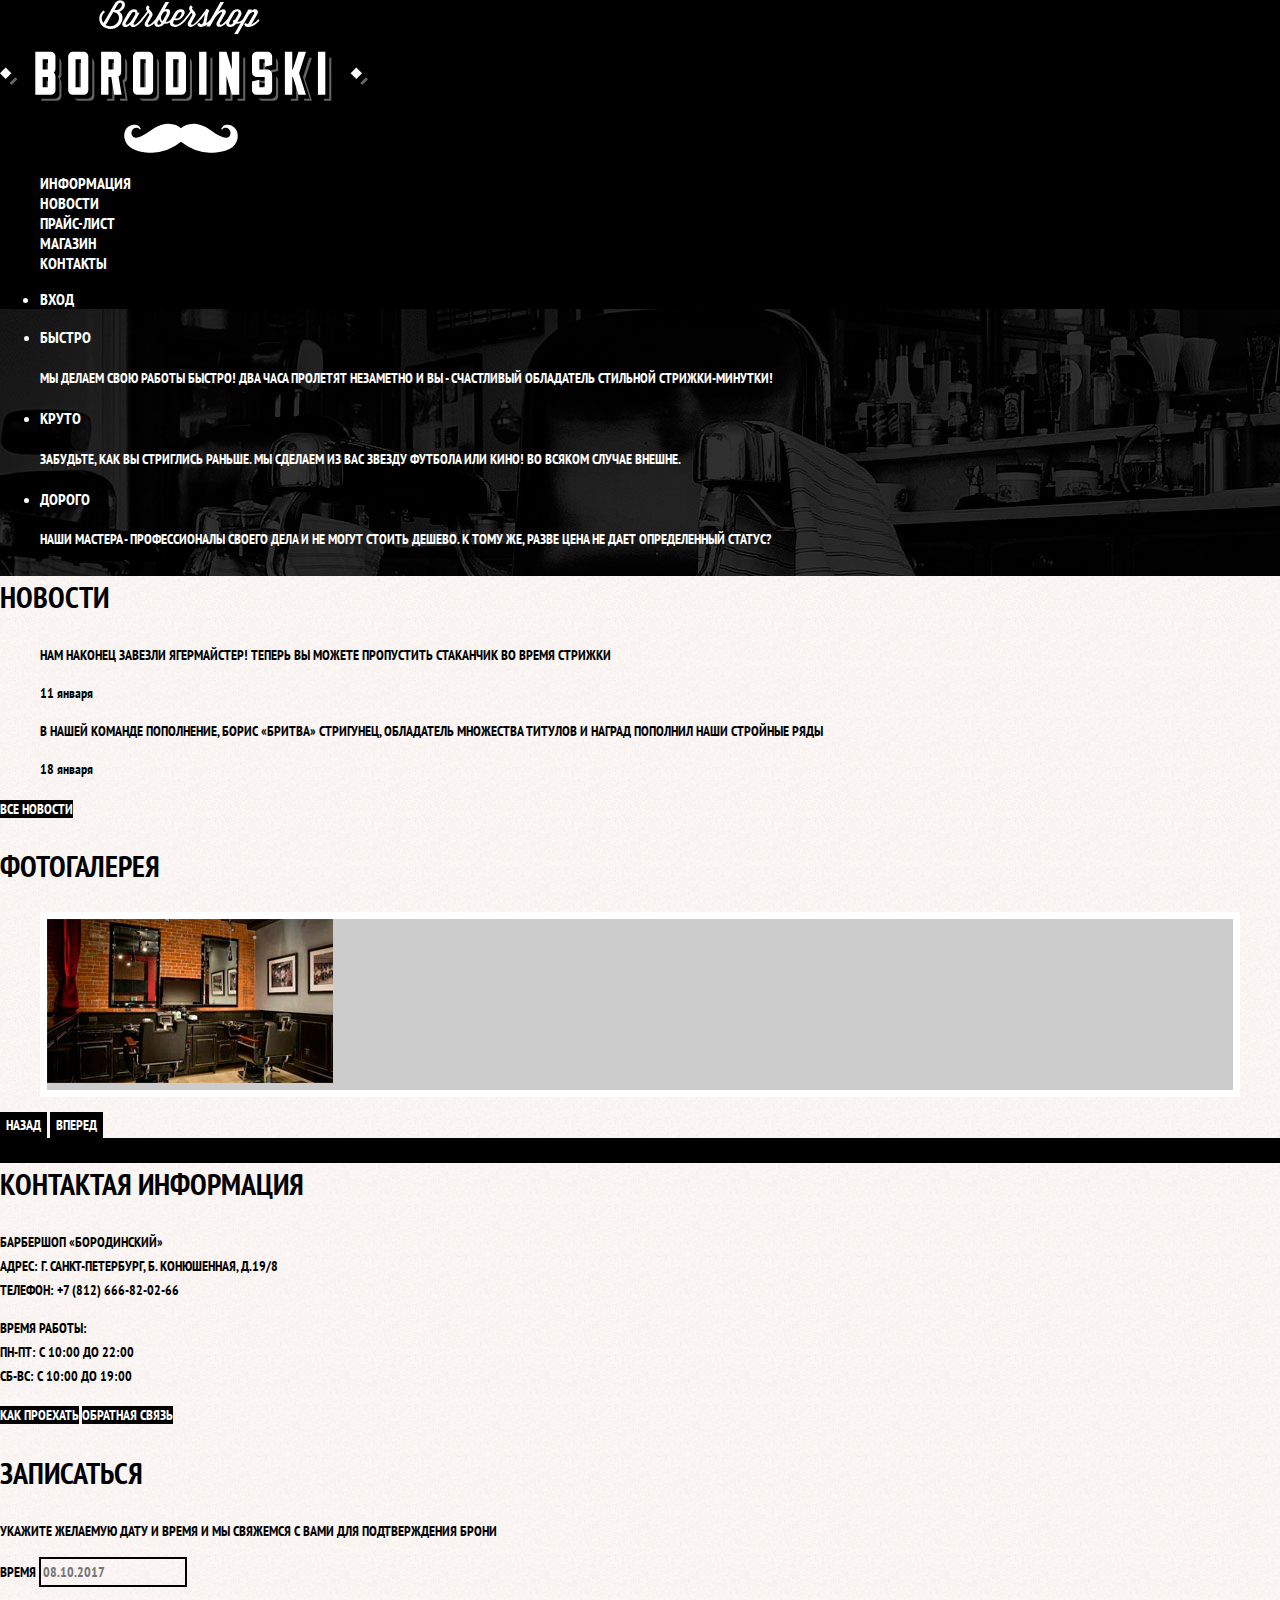
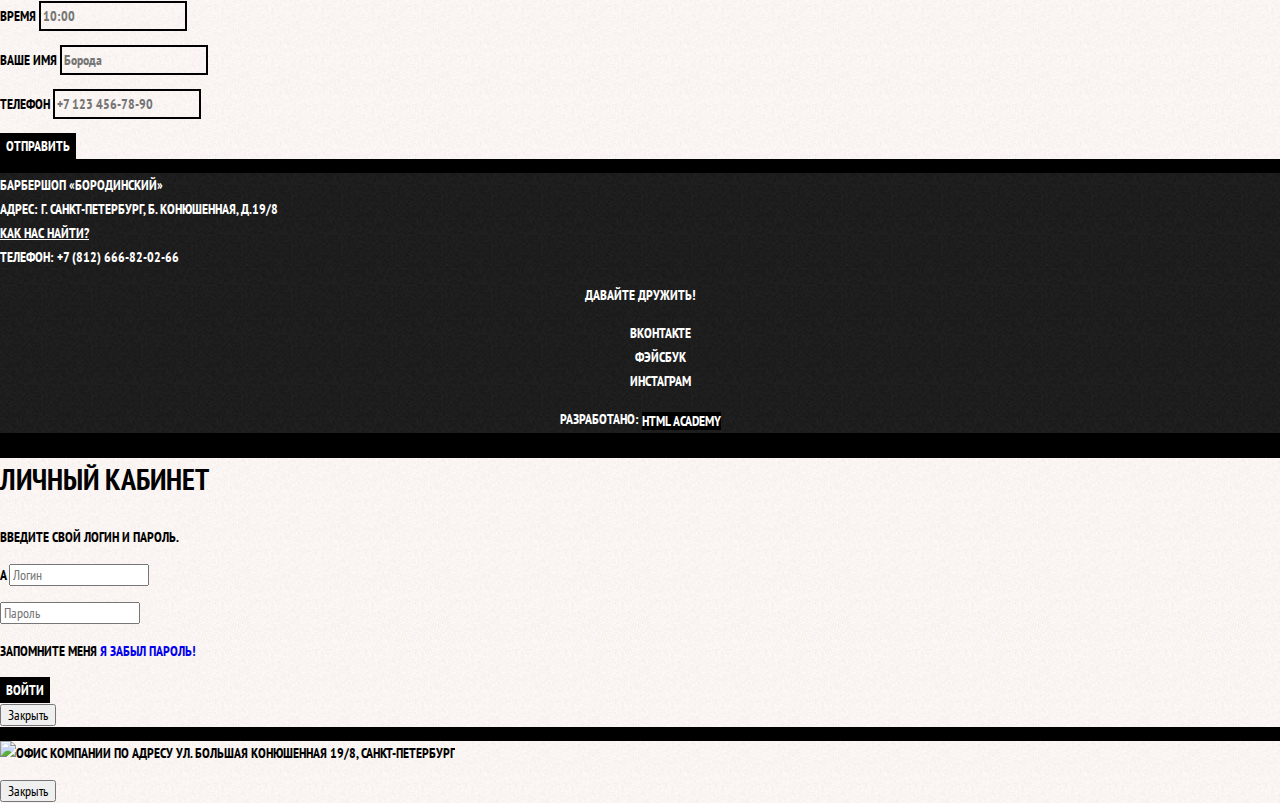
==== index.html @ 98a2dbbe "css +начал" ====
<!DOCTYPE html>
<html lang="ru">
	<head>
		<meta charset="utf-8">
		<title>Барбершоп «Бородинский»</title>
		<!-- Подключаем шрифт -->
		<link href="https://fonts.googleapis.com/css?family=PT+Sans+Narrow:400,700&display=swap" rel="stylesheet">
		<!-- Подключаем "нормалайз" -->
		<link rel="stylesheet" type="text/css" href="css/normalize.css">
		<!-- Подключаем "стили" -->
		<link rel="stylesheet" type="text/css" href="css/style.css">	
	</head>

	<body>
		<header class="main-header">
			<nav class="main-navigation">
				<a class="main-header-logo">
				<img src="img/index-logo.svg" width="368" height="153" alt="Логотип барбершопа «Бородинский»">
				</a>
				<ul class="site-navigation">
					<li><a href="info.html">Информация</a></li>
					<li><a href="news.html">Новости</a></li>
					<li><a href="price.html">Прайс-лист</a></li>
					<li><a href="catalog.html">Магазин</a></li>
					<li><a href="contacts.html">Контакты</a></li>
				</ul>
				<ul class="user-navigarion">
					<li class="login-link" href="login.html">Вход</li>
				</ul>
			</nav>
		</header>

			<main class="conteriner">
				<h1 class="visually-hidden">Барбершоп «Бородинский»</h1>

				<section class="features">
					<h2 class="visually-hidden">Преимущества</h2>
					<ul class="feature-list">
						<li class="feature-item">
							<h3>Быстро</h3>
							<p>Мы делаем свою работы быстро! Два часа пролетят незаметно и вы - счастливый обладатель стильной стрижки-минутки!</p>
						</li>
						<li class="feature-item">
							<h3>Круто</h3>
							<p>Забудьте, как вы стриглись раньше. Мы сделаем из вас звезду футбола или кино! Во всяком случае внешне.</p>
						</li>
						<li class="feature-item">
							<h3>Дорого</h3>
							<p>Наши мастера - профессионалы своего дела и не могут стоить дешево. К тому же, разве цена не дает определенный статус?</p>
						</li>
					</ul>
				</section>
				
				<div class="index-columns">
					<section class="news">
						<h2>Новости</h2>
						<ul class="news-list">
							<li class="news-item">
								<p>Нам наконец завезли Ягермайстер! Теперь вы можете пропустить стаканчик во время стрижки</p>
								<time datetime="2016-01-11">11 января</time>
							</li>
							<li class="news-item">
								<p>В нашей команде пополнение, Борис «Бритва» Стригунец, обладатель множества титулов и наград пополнил наши стройные ряды</p>
								<time datetime="2016-01-18">18 января</time>
						 	</li>
						</ul>
						<a class="button" href="news.html">Все новости</a>
					</section>

					<section class="gallery">
						<h2>Фотогалерея</h2>
						<figure class="gallery-content">
							<a href="#"><img src="img/studio.jpg" width="286" height="164" alt="Интерьер"></a>
						</figure>
						<button class="button gallery-button gallery-button-back">Назад</button>
						<button class="button gallery-button gallery-button-next">Вперед</button>
					</section>
				</div>

				<div class="index-columns">
					<section class="contacts">
						<h2>Контактая информация</h2>
						<p>
							Барбершоп «Бородинский»<br>
							Адрес: г. Санкт-Петербург, Б. Конюшенная, д.19/8<br>
							Телефон: +7 (812) 666-82-02-66
						</p>
						<p>
							Время работы:<br>
							пн-пт: с 10:00 до 22:00<br>
							сб-вс: с 10:00 до 19:00
						</p>
						<a class="button" href="map.html">Как проехать</a>
						<a class="button" href="contacts.html">Обратная связь</a>
					</section>
				
					<section class="appointment">
						<h2>Записаться</h2>
						<p class="appointment-info">Укажите желаемую дату и время и мы свяжемся с вами для подтверждения брони</p>
						<form class="appointment-form" action="https://echo.htmlacademy.ru" method="post">
							<p class="appointment-item">
								<label for="appointment-data">Время</label>
								<input id="appointment-data" type="text" name="date" value="" placeholder="08.10.2017">
							</p>
							<p class="appointment-item">
								<label for="appointment-time">Время</label>
								<input id="appointment-time" type="text" name="time" value="" placeholder="10:00">
							</p>
							<p class="appointment-item">
								<label for="appointment-name">Ваше имя</label>
								<input id="appointment-name" type="text" name="name" value="" placeholder="Борода">
							</p>
							<p class="appointment-item">
								<label for="appointment-phone">Телефон</label>
								<input id="appointment-phone" type="tel" name="phone" value="" placeholder="+7 123 456-78-90">
							</p>
							<button class="button" type="submit">Отправить</button>
						</form>
					</section>
				</div>	
			</main>
		<footer class="main-footer">
			<p class="footer-contacts">
				Барбершоп «Бородинский»<br>
				Адрес: г. Санкт-Петербург, Б. Конюшенная, д.19/8<br>
				<a href="map.html">Как нас найти?</a><br>
				Телефон: +7 (812) 666-82-02-66
			</p>
			<div class="footer-social">
				<b>Давайте дружить!</b>
				<ul>
					<li><a href="#" class="social-button">Вконтакте</a></li>
					<li><a href="#" class="social-button">Фэйсбук</a></li>
					<li><a href="#" class="social-button">Инстаграм</a></li> 
				</ul>	
			</div>

			<div class="footer-copyright">
				<b>Разработано:</b>
				<a href="#" class="button">HTML Academy</a>
			</div>
		</footer>

		<section class="modal modal-login">
			<h2>Личный кабинет</h2>
			<p>Введите свой логин и пароль.</p>
			<form class="login-form" action="https://echo.htmlacademy.ru" method="post">
				<p>a
					<label class="visually-hidden" for="user-login">Логин</label>
					<input class="login-icon-user" id="user-login" type="text" name="login" placeholder="Логин">
				</p>
				<p>
					<label class="visually-hidden" for="user-password">Пароль</label>
					<input class="login-icon-password" id="user-password" type="password" name="password" placeholder="Пароль">
				</p>
				<p class="login-password-info">
					<input class="visually-hidden" id="login-password-info" type="checkbox" name="remember" class="visually-hidden">
					<span class="checkbox-indicator"></span>
					<label for="login-password-info">Запомните меня</label>
					<a class="restore" href="#">Я забыл пароль!</a>
				</p>
				<button class="button" type="sumbit">Войти</button>
			</form>
			<button class="modal-close" type="button">Закрыть</button>
		</section>

		<section class="modal modal-map">
			<h2 class="visually-hidden">Как добраться</h2>
			<p>
				<img src="img/map.jpg" width="780" height="560" alt="Офис компании по адресу ул. Большая Конюшенная 19/8, Санкт-Петербург">
			</p>
			<button class="modal-close" type="button">Закрыть</button>
		</section>
	</body>
</html>
---- css/style.css ----
/* Базовая стилизация */
body {
	margin: 0;
	padding: 0;

	font-family: "PT Sans Narrow", Arial, sans-serif;
	font-size: 14px;
	line-height: 24px;
	font-weight: 700;
	color: #fff;
	text-transform: uppercase;

	background-color: #000;
	background-image: url("../img/bg.jpg");
	background-position: top center;
	background-repeat: no-repeat;
}

a {
	text-decoration: none;
}

.visually-hidden {
	position: absolute;
	width: 1px;
	height: 1px;
	margin: -1px;
	border: 0;
	padding: 0;
	clip: rect(0 0 0 0);
	overflow: hidden;
}

.button {
	font: inherit;

	text-align: center;
	color: #fff;
	vertical-align: middle;
	text-transform: uppercase;

	background-color: #000;
	border: none;
}

.button:hover,
.button:focus,
.button:active {
	background-color: #663d15;
}

/* Индивидуальная стилизация */
.main-navigation {
	font-size: 16px;
	line-height: 20px;
	color: #fff;

	background-color: #000;
}

.site-navigation,
.user-navigation {
	list-style: none;
}

.site-navigation a,
.user-navigation a {
	color: #fff;
}

.site-navigation a:hover,
.site-navigation a:focus,
.user-navigation a:hover,
.user-navigation a:focus {
	background-color: #242424;
}

.features-list {
	list-style: none;
}

.features-item {
	text-align: center;
}

.features-item h3 {
	font-size: 30px;
	line-height: 42px;
}

.index-columns {
	color: #000;

	background-color: #f8f5f2;
	background-image: url("../img/pattern-light.jpg");
	background-position: 0 0;
	background-repeat: repeat;
}

.index-columns h2 {
	font-size: 30px;
	line-height: 42px;
}

.news-list {
	list-style: none;
}

.news-item time {
	text-transform: none;
}

.gallery-content {
	background-color: #ccc;
	border: 7px solid #fff;
}

.appointment-item input {
	font: inherit;

	background-color: transparent;
	border: 2px solid #000;
}

.appointment-item input:focus {
	border-color: #663d15;
}

.main-footer {
	color: #fff;

	background-color: #212121;
	background-image: url("../img/pattern-dark.jpg");
	background-position: 0 0;
	background-repeat: repeat;
}

.footer-contacts a {
	color: #fff;
	text-decoration: underline;
}

.footer-contacts a:hover,
.footer-contacts a:focus {
	text-decoration: none;
}

.footer-social {
	text-align: center;
}

.footer-social ul {
	list-style: none;
}

.social-button {
	color: #fff;
}

.footer-copyright {
	text-align: center;
}

.footer-copyright .button:hover,
.footer-copyright .button:focus {
	color: #000;

	background-color: #fff;
}

.modal {
	color: #000;

	background-color: #f8f3f0;
	background-image: url("../img/pattern-light.jpg");
	background-position: 0 0;
	background-repeat: repeat;
}

.modal h2 {
	font-size: 30px;
	line-height: 42px;
}
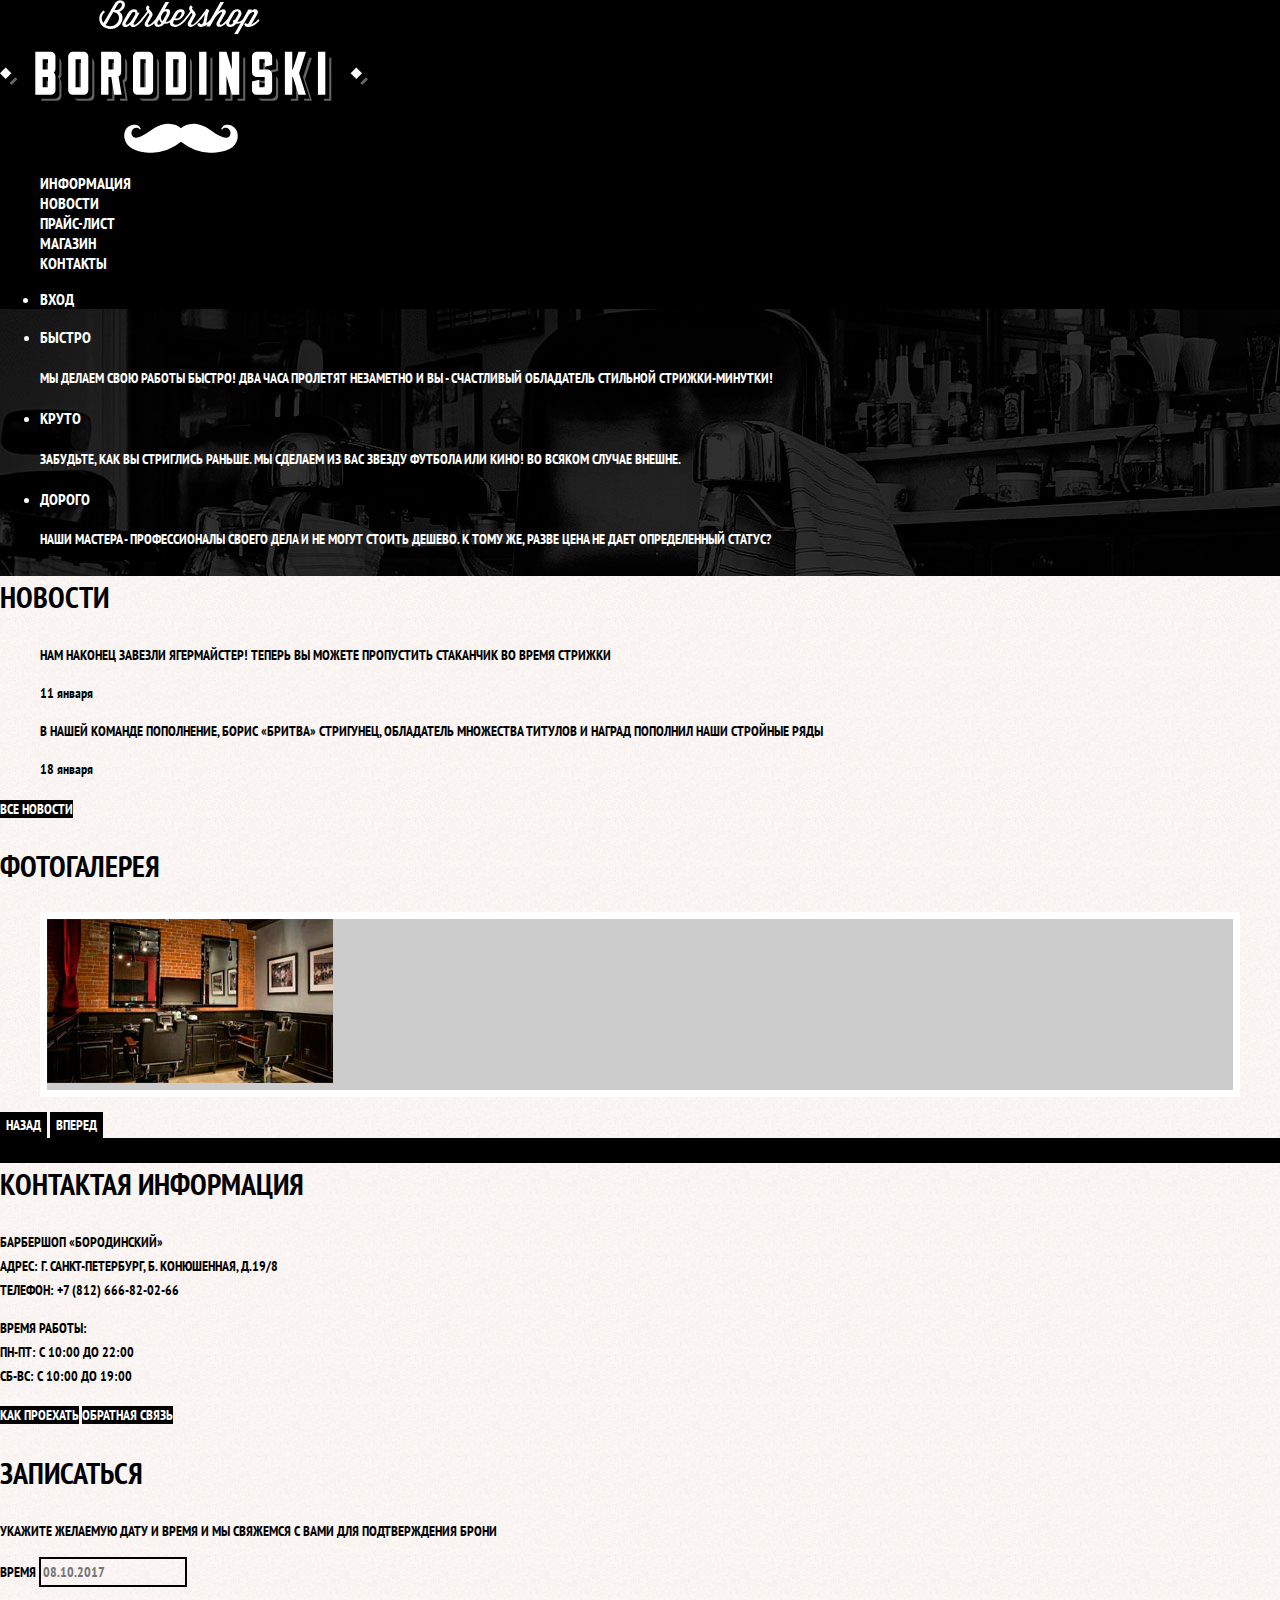
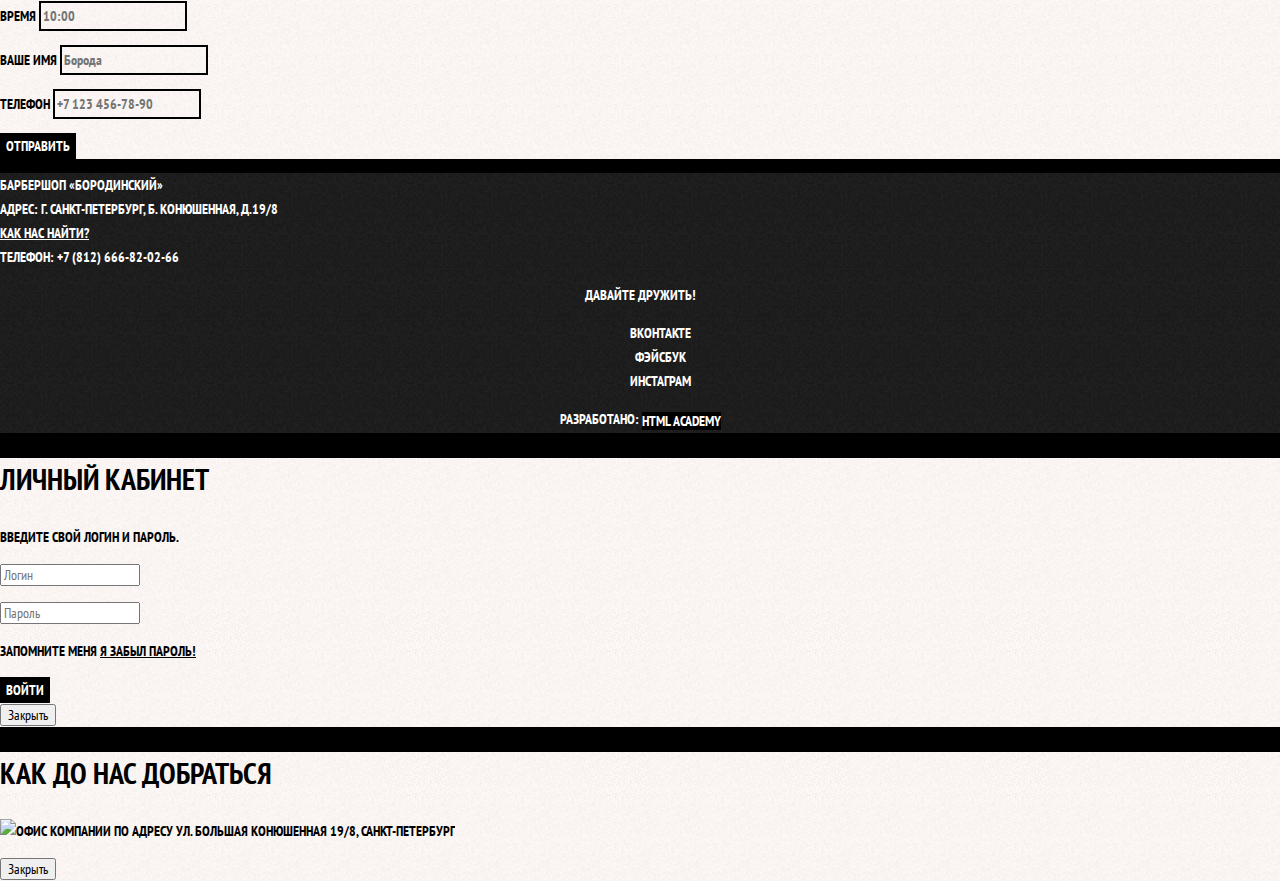
==== commit 2c2c957a: "style.css_1" ====
--- a/index.html
+++ b/index.html
@@ -145,7 +145,7 @@
 			<h2>Личный кабинет</h2>
 			<p>Введите свой логин и пароль.</p>
 			<form class="login-form" action="https://echo.htmlacademy.ru" method="post">
-				<p>a
+				<p>
 					<label class="visually-hidden" for="user-login">Логин</label>
 					<input class="login-icon-user" id="user-login" type="text" name="login" placeholder="Логин">
 				</p>
@@ -165,7 +165,7 @@
 		</section>
 
 		<section class="modal modal-map">
-			<h2 class="visually-hidden">Как добраться</h2>
+			<h2>Как до нас добраться</h2>
 			<p>
 				<img src="img/map.jpg" width="780" height="560" alt="Офис компании по адресу ул. Большая Конюшенная 19/8, Санкт-Петербург">
 			</p>
--- a/css/style.css
+++ b/css/style.css
@@ -180,4 +180,33 @@
 .modal h2 {
 	font-size: 30px;
 	line-height: 42px;
+}
+
+.login-form input [type="text"],
+.login-form input [type="password"] {
+	font:inherit;
+	color: #000;
+	text-transform: uppercase;
+
+	background-color: #f9f6f3;
+	border: 2px solid #000;
+}
+
+.login-form input:focus {
+	border-color: 2px solid #663d15;
+}
+
+.login-chekbox:hover,
+.login-chekbox:focus {
+	color: #663d15;
+}
+
+.restore {
+	color: #000;
+	text-decoration: underline;
+}
+
+.restore:hover,
+.restore:focus {
+	text-decoration: none;
 }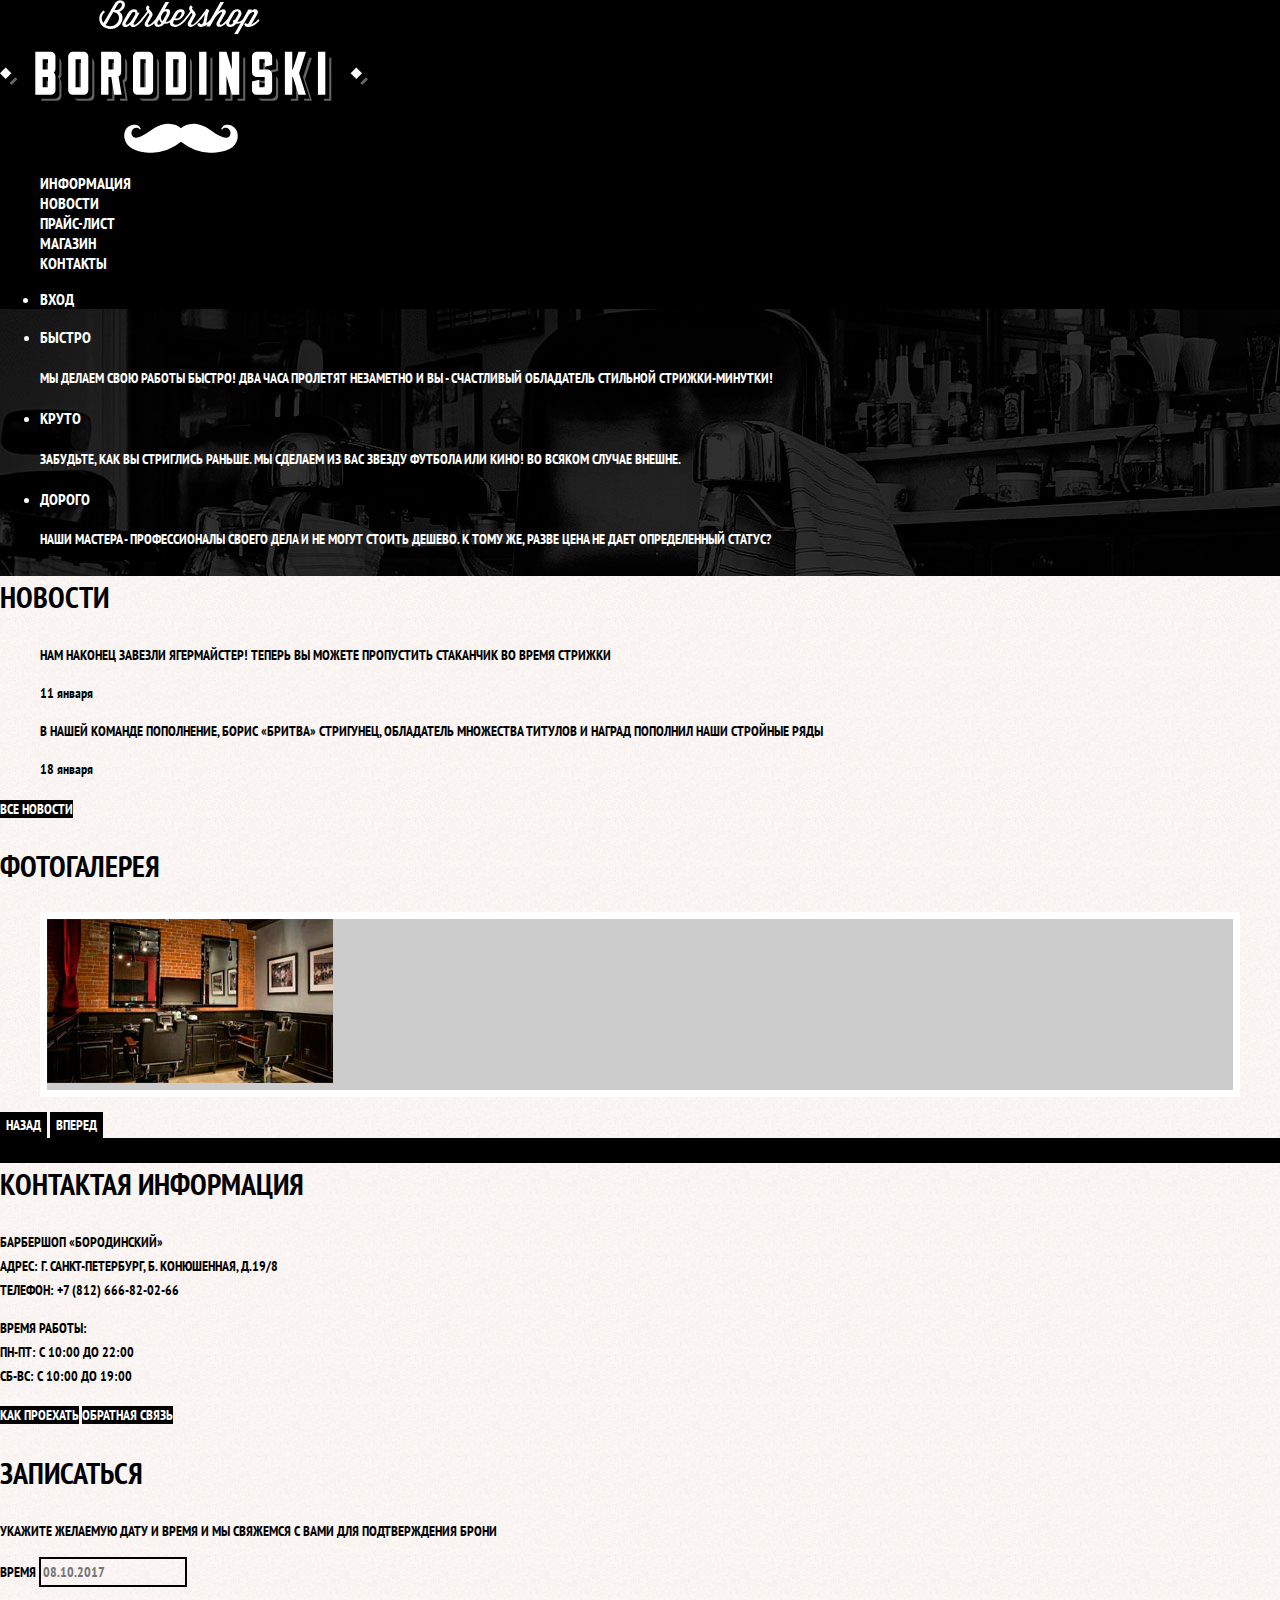
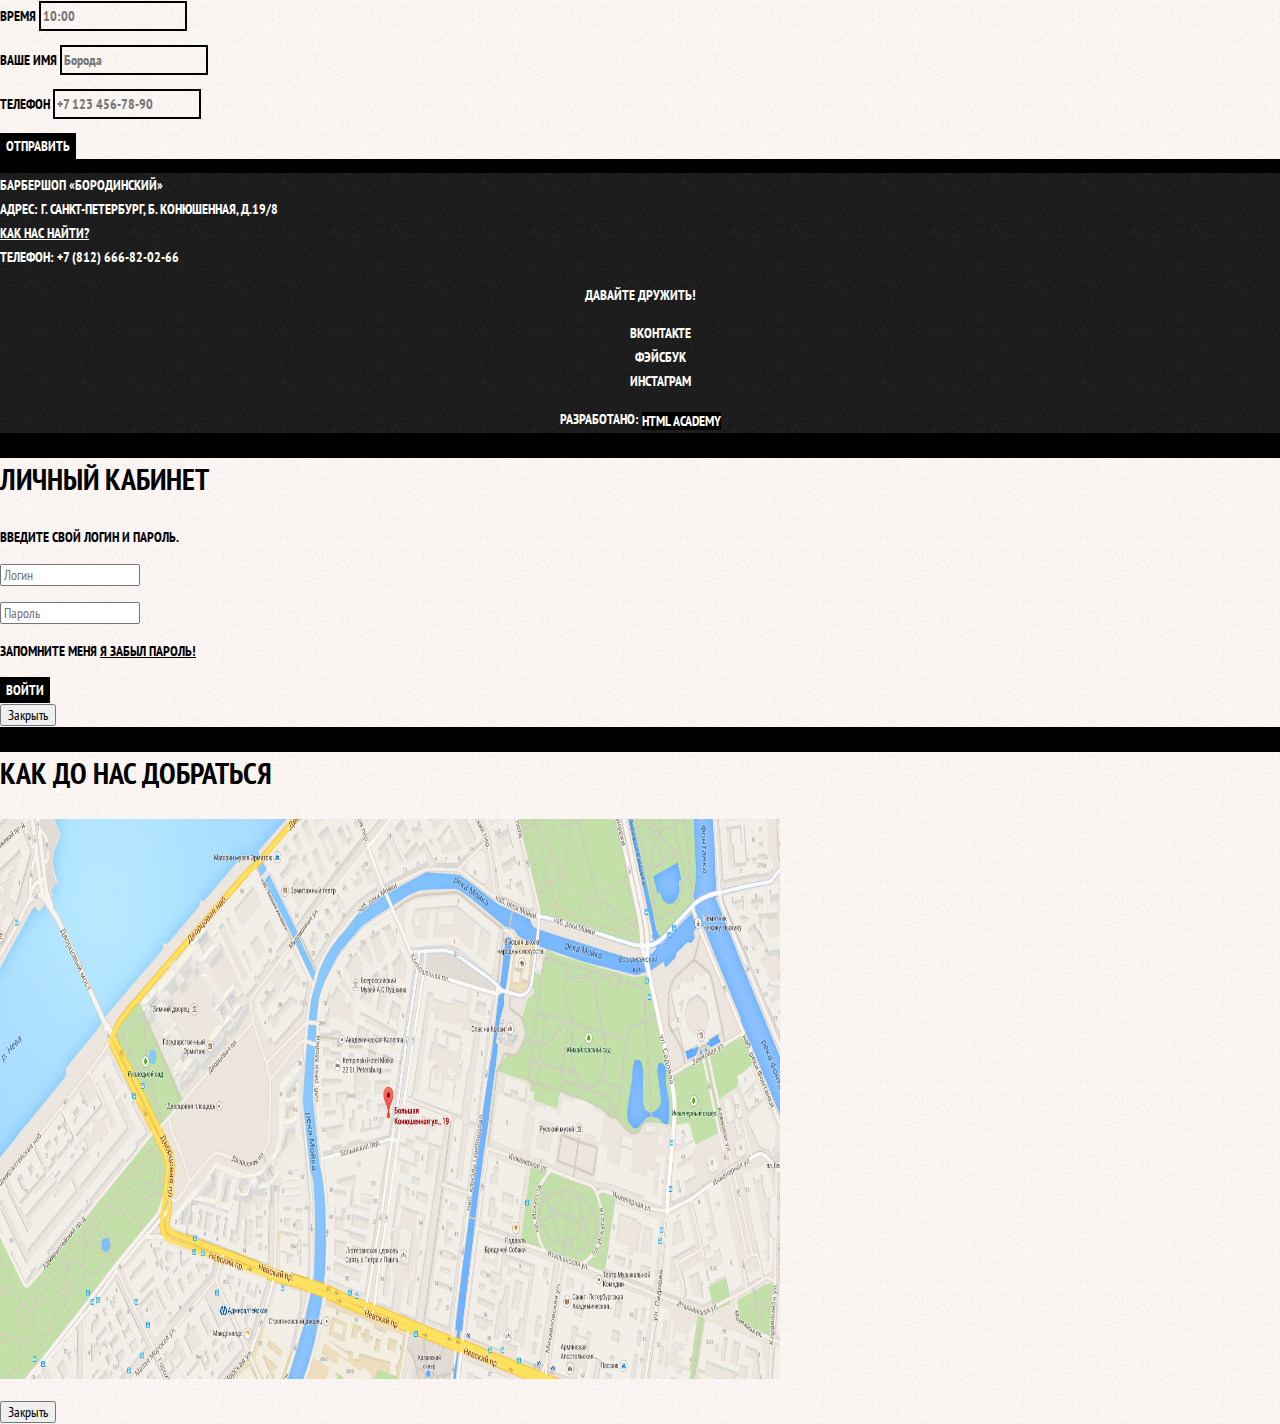
==== commit 337aed8d: "lecture 5 - css - catalog" ====
--- a/index.html
+++ b/index.html
@@ -12,6 +12,7 @@
 	</head>
 
 	<body>
+
 		<header class="main-header">
 			<nav class="main-navigation">
 				<a class="main-header-logo">
@@ -171,5 +172,7 @@
 			</p>
 			<button class="modal-close" type="button">Закрыть</button>
 		</section>
+
 	</body>
+	
 </html>--- a/css/style.css
+++ b/css/style.css
@@ -1,4 +1,5 @@
-/* Базовая стилизация */
+/*Base style start*/
+
 body {
 	margin: 0;
 	padding: 0;
@@ -49,7 +50,19 @@
 	background-color: #663d15;
 }
 
-/* Индивидуальная стилизация */
+.inner-page {
+	color: #000;
+
+	background-color: #f9f6f3;
+	background-image: url("../img/pattern-light.jpg");
+	background-position: 0 0;
+	background-repeat: repeat;
+}
+
+/*Base style end*/
+
+/*Main page start*/
+
 .main-navigation {
 	font-size: 16px;
 	line-height: 20px;
@@ -126,6 +139,45 @@
 	border-color: #663d15;
 }
 
+/*Main page end*/
+
+/*Catalog item start*/
+
+.product-photo-preview {
+	list-style: none;
+}
+
+.product-photo-preview li {
+	box-shadow: 0 0 10px 2px rgba(0, 0, 0, 0, 0.1);
+}
+
+.product-photo-full {
+		box-shadow: 0 0 10px 2px rgba(0, 0, 0, 0, 0.1);
+}
+
+.product-article {
+	text-align: right;
+	color: #aeaeae;
+}
+
+.product-price b {
+	line-height: 20px;
+	text-align: center;
+
+	background-color: #e5e5e5;
+}
+
+.product-info h3 {
+	font-size: 24px;
+	line-height: 30px;
+}
+
+.product-info ul {
+	list-style: none;
+}
+
+/*Catalog item end*/
+
 .main-footer {
 	color: #fff;
 
@@ -135,6 +187,124 @@
 	background-repeat: repeat;
 }
 
+/*Catalog grid start*/
+
+.page-title {
+	font-size: 30px;
+	line-height: 42px;
+}
+
+.breadcumbs a {
+	color: #000;
+}
+
+.breadcumbs a:hover,
+.breadcumbs a:focus {
+	text-decoration: underline;
+}
+
+.breadcumbs-current {
+	color: #aba9a7;
+}
+
+.filter fieldset {
+	border: none;
+}
+
+.filter legend {
+	font-size: 24px;
+	line-height: 30px;
+}
+
+.filter ul {
+	list-style: none;
+	line-height: 18px;
+}
+
+.filter-input:hover + label,
+.filter-input:focus + label {
+	color: #663d15;
+}
+
+.filter-input:disabled + label {
+	color: #000;
+
+	opacity: 0.5;
+}
+
+.catalog-list {
+	list-style: none;
+}
+
+.catalog-item {
+	background-color: #f8f8f8;
+	box-shadow: 0 0 10px rgba(0, 0, 0, 0.1);
+}
+
+.catalog-item:hover {
+	box-shadow: 0 0 10px rgba(0, 0, 0, 0.2);
+}
+
+.catalog-item a {
+	color: #000;
+}
+
+.catalog-item h3 {
+	font-size: 14px;
+	line-height: 18px;
+}
+
+.catalog-category {
+	text-transform: none;
+}
+
+.catalog-item-price b {
+	font-size: 14px;
+	line-height: 20px;
+	text-align: center;
+
+	background-color: #e5e5e5;
+}
+
+.catalog-item-price .button {
+	line-height: 20px;
+	color: #fff;
+}
+
+.pagination-list {
+	list-style: none;
+}
+
+.pagination-item a {
+	color: #fff;
+
+	background-color: #000;
+}
+
+.pagination-item a:hover,
+.pagination-item a:focus,
+.pagination-item a:active {
+	background-color: #663d15;
+}
+
+.pagination-item-current a {
+	color: #000;
+
+	background-color: #fff;
+}
+
+.pagination-item-current a:hover,
+.pagination-item-current a:focus,
+.pagination-item-current a:active {
+	color: #000;
+
+	background-color: #fff;
+}
+
+/*Catalog grid start*/
+
+/*Footer start*/
+
 .footer-contacts a {
 	color: #fff;
 	text-decoration: underline;
@@ -167,6 +337,10 @@
 
 	background-color: #fff;
 }
+
+/*Footer end*/
+
+/*Modal login start*/
 
 .modal {
 	color: #000;
@@ -209,4 +383,6 @@
 .restore:hover,
 .restore:focus {
 	text-decoration: none;
-}+}
+
+/*Modal login end*/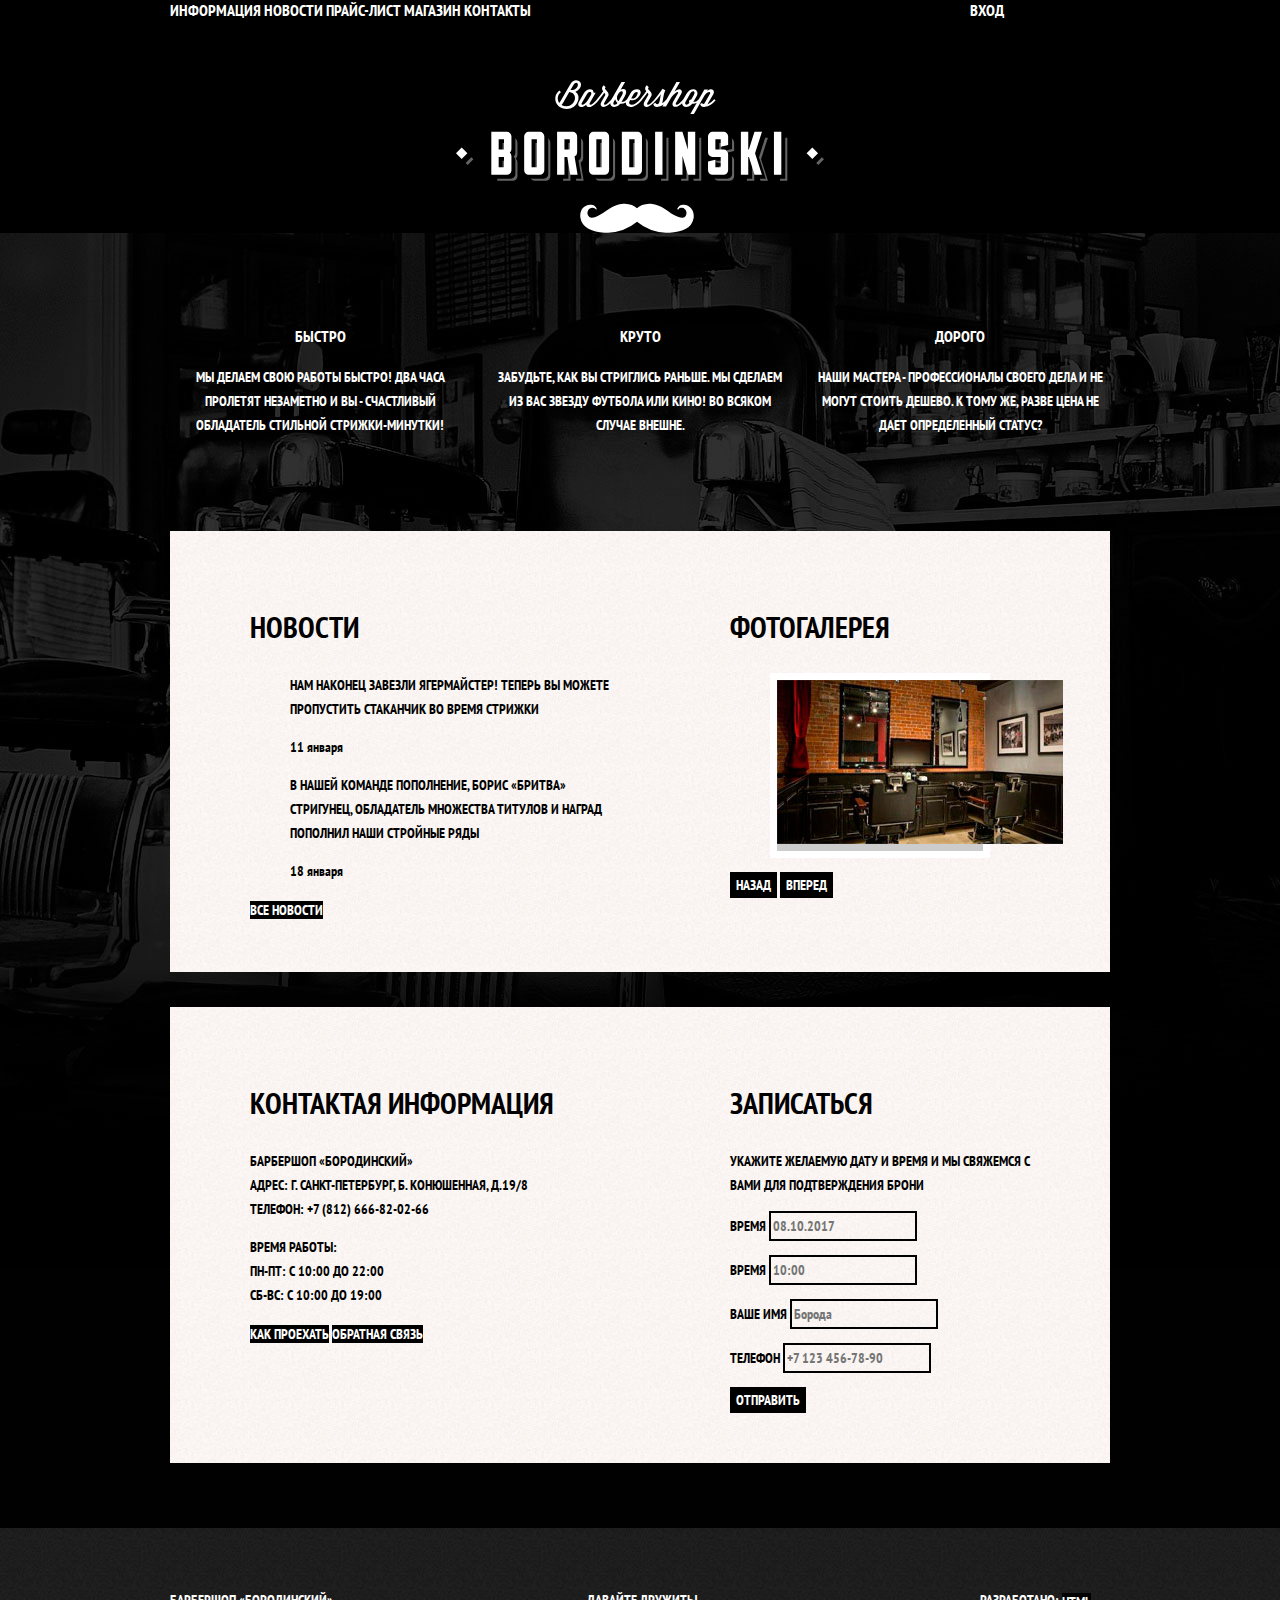
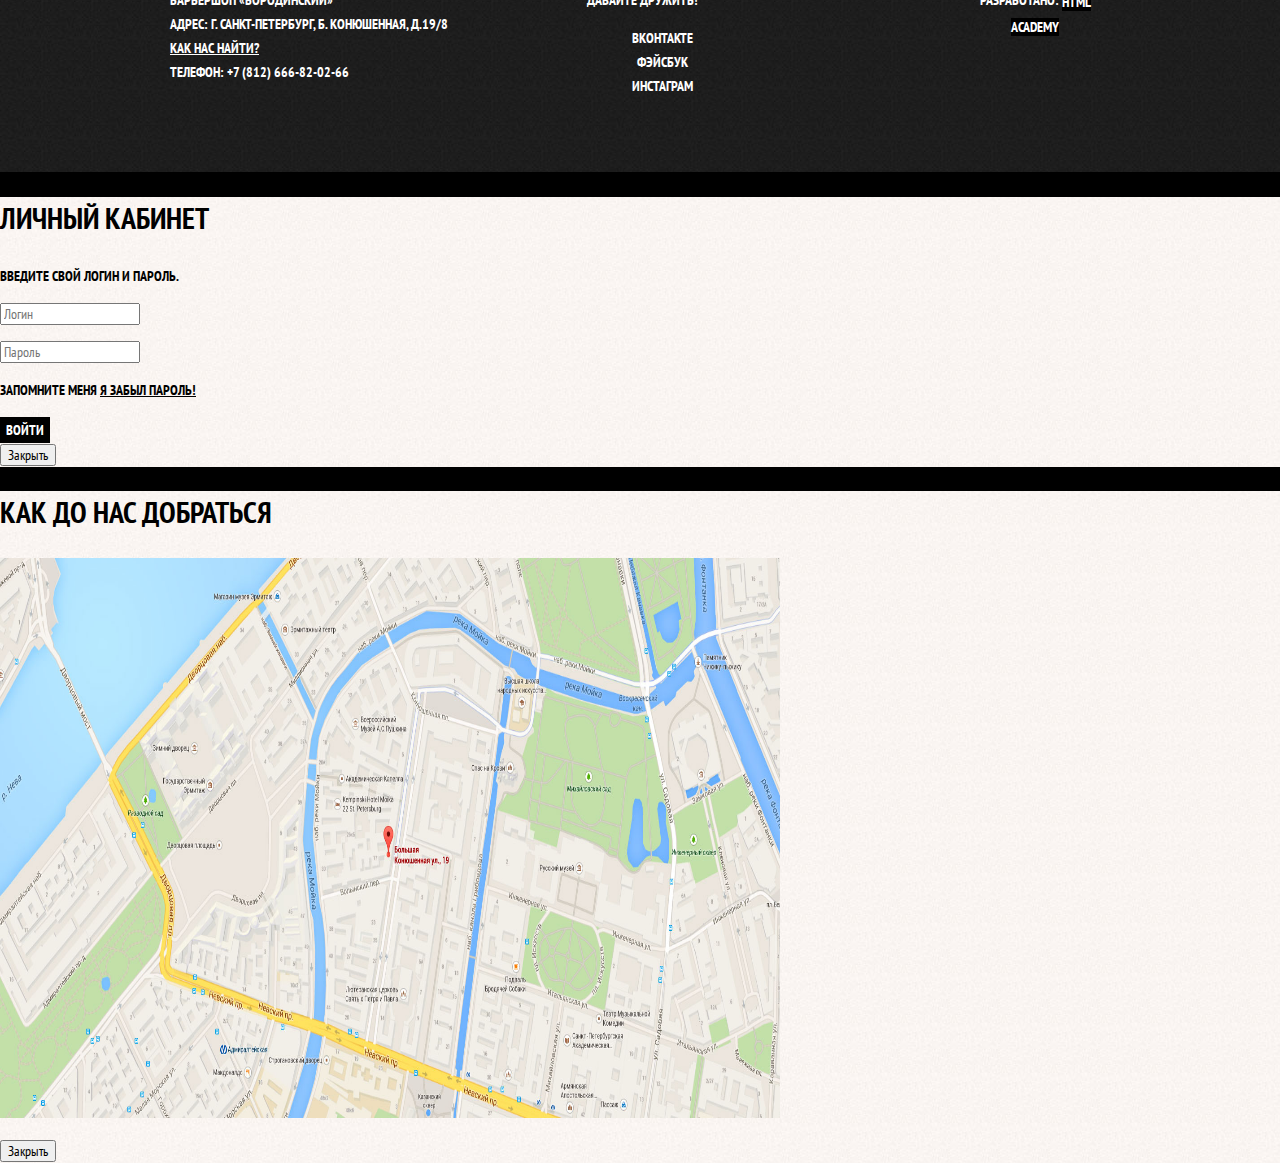
==== commit 37d7decf: "index, css, img - html, css - grid" ====
--- a/index.html
+++ b/index.html
@@ -16,27 +16,32 @@
 		<header class="main-header">
 			<nav class="main-navigation">
 				<a class="main-header-logo">
-				<img src="img/index-logo.svg" width="368" height="153" alt="Логотип барбершопа «Бородинский»">
+					<img src="img/index-logo.svg" width="368" height="153" alt="Логотип барбершопа «Бородинский»">
 				</a>
-				<ul class="site-navigation">
-					<li><a href="info.html">Информация</a></li>
-					<li><a href="news.html">Новости</a></li>
-					<li><a href="price.html">Прайс-лист</a></li>
-					<li><a href="catalog.html">Магазин</a></li>
-					<li><a href="contacts.html">Контакты</a></li>
-				</ul>
-				<ul class="user-navigarion">
-					<li class="login-link" href="login.html">Вход</li>
-				</ul>
+				<div class="main-navigation-wrapper">
+					<div class="container">
+						<ul class="site-navigation">
+							<li><a href="info.html">Информация</a></li>
+							<li><a href="news.html">Новости</a></li>
+							<li><a href="price.html">Прайс-лист</a></li>
+							<li><a href="catalog.html">Магазин</a></li>
+							<li><a href="contacts.html">Контакты</a></li>
+						</ul>
+						<ul class="user-navigation">
+							<li class="login-link" href="login.html">Вход</li>
+						</ul>
+					</div>	
+				</div>
 			</nav>
 		</header>
 
-			<main class="conteriner">
+			<main class="container">
+
 				<h1 class="visually-hidden">Барбершоп «Бородинский»</h1>
 
 				<section class="features">
 					<h2 class="visually-hidden">Преимущества</h2>
-					<ul class="feature-list">
+					<ul class="features-list">
 						<li class="feature-item">
 							<h3>Быстро</h3>
 							<p>Мы делаем свою работы быстро! Два часа пролетят незаметно и вы - счастливый обладатель стильной стрижки-минутки!</p>
@@ -121,24 +126,26 @@
 				</div>	
 			</main>
 		<footer class="main-footer">
-			<p class="footer-contacts">
-				Барбершоп «Бородинский»<br>
-				Адрес: г. Санкт-Петербург, Б. Конюшенная, д.19/8<br>
-				<a href="map.html">Как нас найти?</a><br>
-				Телефон: +7 (812) 666-82-02-66
-			</p>
-			<div class="footer-social">
-				<b>Давайте дружить!</b>
-				<ul>
-					<li><a href="#" class="social-button">Вконтакте</a></li>
-					<li><a href="#" class="social-button">Фэйсбук</a></li>
-					<li><a href="#" class="social-button">Инстаграм</a></li> 
-				</ul>	
-			</div>
+			<div class="container">
+				<p class="footer-contacts">
+					Барбершоп «Бородинский»<br>
+					Адрес: г. Санкт-Петербург, Б. Конюшенная, д.19/8<br>
+					<a href="map.html">Как нас найти?</a><br>
+					Телефон: +7 (812) 666-82-02-66
+				</p>
+				<div class="footer-social">
+					<b>Давайте дружить!</b>
+					<ul>
+						<li><a href="#" class="social-button">Вконтакте</a></li>
+						<li><a href="#" class="social-button">Фэйсбук</a></li>
+						<li><a href="#" class="social-button">Инстаграм</a></li> 
+					</ul>	
+				</div>
 
-			<div class="footer-copyright">
-				<b>Разработано:</b>
-				<a href="#" class="button">HTML Academy</a>
+				<div class="footer-copyright">
+					<b>Разработано:</b>
+					<a href="#" class="button">HTML Academy</a>
+				</div>
 			</div>
 		</footer>
 
--- a/css/style.css
+++ b/css/style.css
@@ -115,6 +115,10 @@
 	line-height: 42px;
 }
 
+.features-list {
+	text-align: center;
+}
+
 .news-list {
 	list-style: none;
 }
@@ -385,4 +389,128 @@
 	text-decoration: none;
 }
 
-/*Modal login end*/+/*Modal login end*/
+
+/*Grid styles start*/
+
+html,
+body {
+	min-width: 1122px;
+	min-height: 1750px;
+
+}
+
+.container {
+	width: 940px;
+	margin: 0 auto;
+	padding: 0 10px;
+}
+
+.site-navigation li, .user-navigation li {
+	display: inline;
+}
+
+.main-header {
+	margin-bottom: 75px;
+}
+
+.main-navigation {
+	display: flex;
+	flex-direction: column;
+	align-items: center;
+}
+
+.main-header-logo {
+	order: 2;
+	width: 368px;
+	height: 153px;
+}
+
+.main-navigation-wrapper {
+	width: 100%;
+	margin-bottom: 60px;
+
+	background-color: #000;
+}
+
+.main-navigation-wrapper .container {
+	display: flex;
+	justify-content: space-between;
+}
+
+.site-navigation {
+	width: 620px;
+	margin: 0;
+	padding: 0;
+}
+
+.user-navigation {
+	width: 140px;
+	margin: 0;
+	padding: 0;
+}
+
+.features {
+	margin-bottom: 80px;
+}
+
+.features-list {
+	display: flex;
+	justify-content: space-between;
+	margin: 0;
+	padding: 0;
+}
+
+.feature-item {
+	width: 300px;
+}
+
+.index-columns {
+	display: flex;
+	justify-content: space-between;
+	padding: 50px 80px;
+	margin-bottom: 35px;
+}
+
+.news {
+	width: 380px;
+}
+
+.gallery {
+	width: 300px;
+}
+
+.contacts {
+	width: 380px;
+}
+
+.appointment {
+	width: 300px;
+}
+
+.main-footer {
+	padding: 60px 0;
+	margin-top: 65px;
+}
+
+.main-footer .container{
+	display: flex;
+}
+
+.footer-contacts {
+	width: 320px;
+	margin: 0;
+	margin-right: 80px;
+}
+
+.footer-social {
+	width: 145px;
+}
+
+.footer-copyright {
+	width: 150px;
+	margin: 0px;
+	margin-left: auto;
+}
+
+/*Grid styles end*/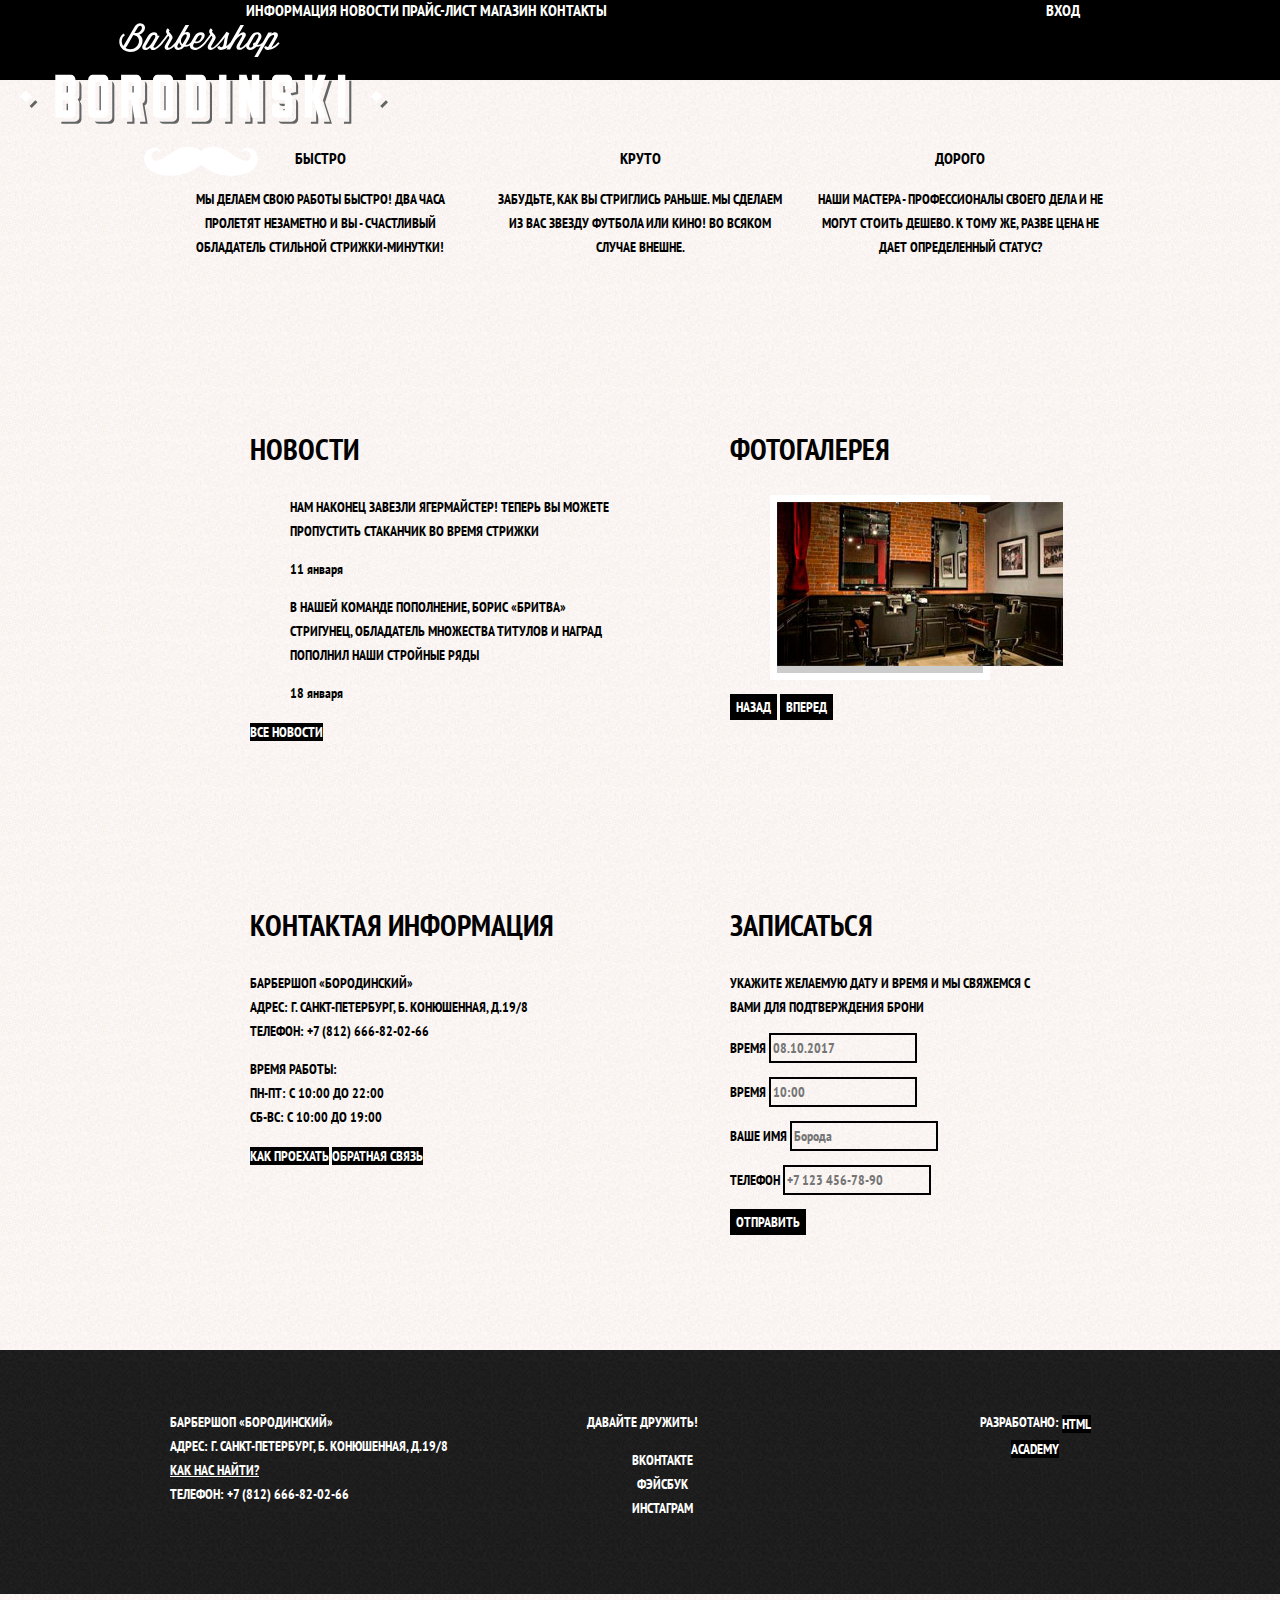
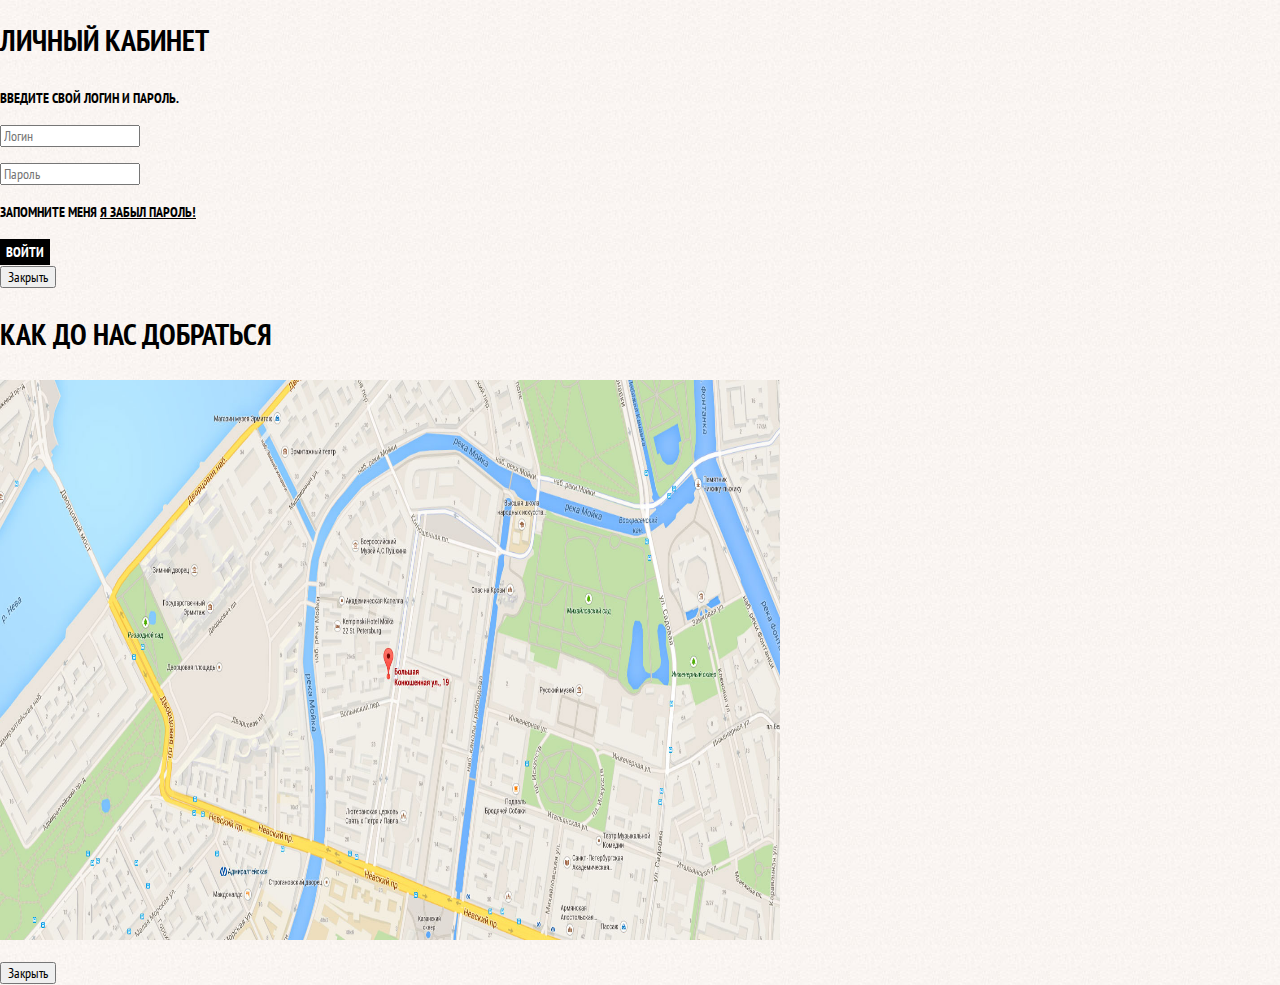
==== commit 1d5cc374: "wtf" ====
--- a/index.html
+++ b/index.html
@@ -3,15 +3,12 @@
 	<head>
 		<meta charset="utf-8">
 		<title>Барбершоп «Бородинский»</title>
-		<!-- Подключаем шрифт -->
 		<link href="https://fonts.googleapis.com/css?family=PT+Sans+Narrow:400,700&display=swap" rel="stylesheet">
-		<!-- Подключаем "нормалайз" -->
 		<link rel="stylesheet" type="text/css" href="css/normalize.css">
-		<!-- Подключаем "стили" -->
 		<link rel="stylesheet" type="text/css" href="css/style.css">	
 	</head>
 
-	<body>
+	<body class="inner-page">
 
 		<header class="main-header">
 			<nav class="main-navigation">
--- a/css/style.css
+++ b/css/style.css
@@ -393,13 +393,6 @@
 
 /*Grid styles start*/
 
-html,
-body {
-	min-width: 1122px;
-	min-height: 1750px;
-
-}
-
 .container {
 	width: 940px;
 	margin: 0 auto;
@@ -513,4 +506,95 @@
 	margin-left: auto;
 }
 
-/*Grid styles end*/+/*Grid styles end*/
+
+	/*Grid styles catalog start*/
+
+.inner-page .main-header {
+	margin-bottom: 50px;
+}
+
+.inner-page .main-header-logo {
+	order: 0;
+
+	width: 111px;
+	height: 24px;
+	padding: 23px 20px;
+}
+
+.inner-page .main-navigation {
+	align-items: flex-start;
+	flex-direction: row;
+}
+
+.inner-page .user-navigation {
+	margin-left: auto;
+}
+
+.page-title {
+	margin: 0;
+	margin-bottom: 15px;
+	padding: 0;
+}
+
+.breadcrumbs {
+	padding: 0;
+	margin: 0;
+	margin-bottom: 50px;
+}
+
+.filters {
+	width: 180px;
+}
+
+.catalog {
+	width: 700px;
+}
+
+.catalog-columns {
+	display: flex;
+	justify-content: space-between;
+}
+
+.catalog-item {
+	width: 220px;
+	margin-bottom: 20px;
+	margin-right: 20px;
+}
+
+.catalog-item:nth-child(3n) {
+	margin-right: 0px;
+}
+
+.catalog-list {
+	display: flex;
+	flex-wrap: wrap;
+
+	padding: 0;
+	margin: 0;
+	margin-bottom: 25px;
+
+	list-style: none;
+}
+
+.pagination-list {
+	padding: 0;
+	margin: 0;
+
+	list-style: none;
+}
+
+	/*Grid styles catalog end*/
+
+	/*Grid styles catalog item start*/
+
+	.product-photos {
+		width: 460px;
+	}
+
+	.product-info {
+		width: 390px;
+	}
+
+
+	/*Grid styles catalog item end*/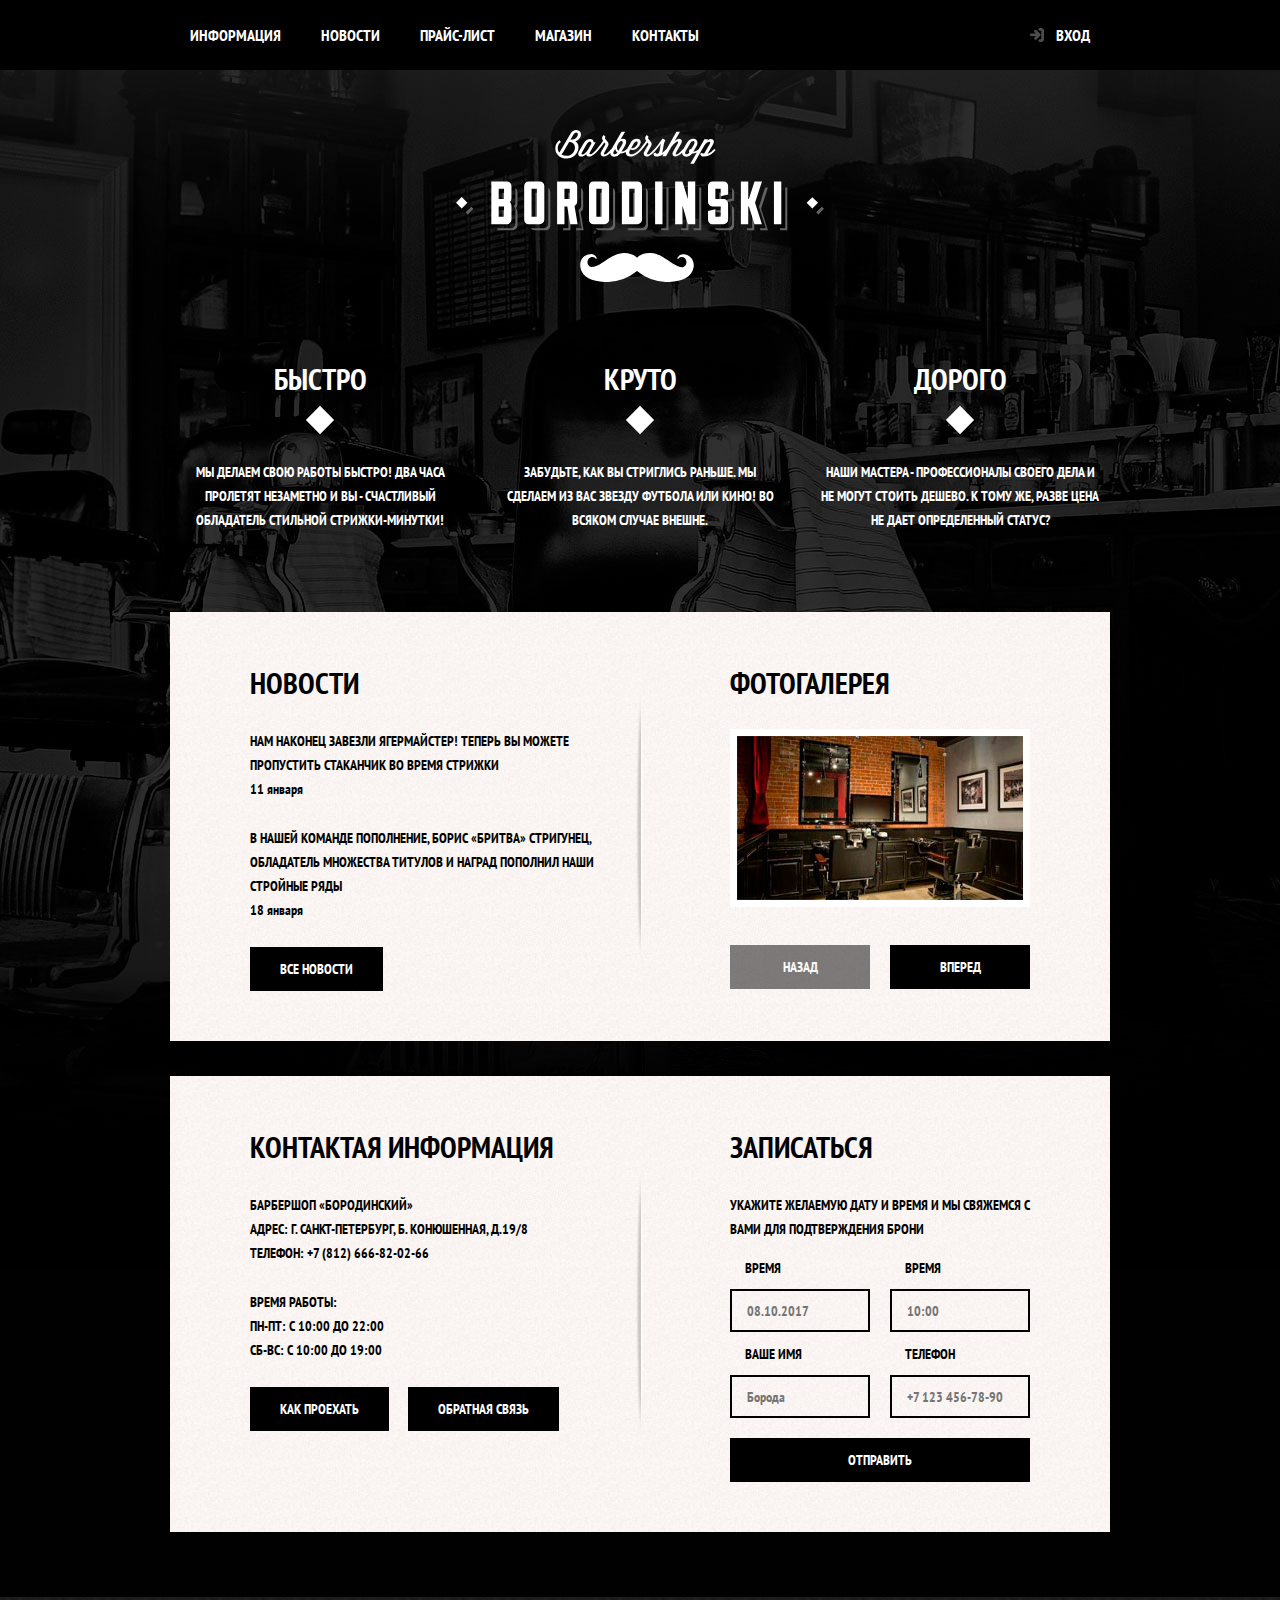
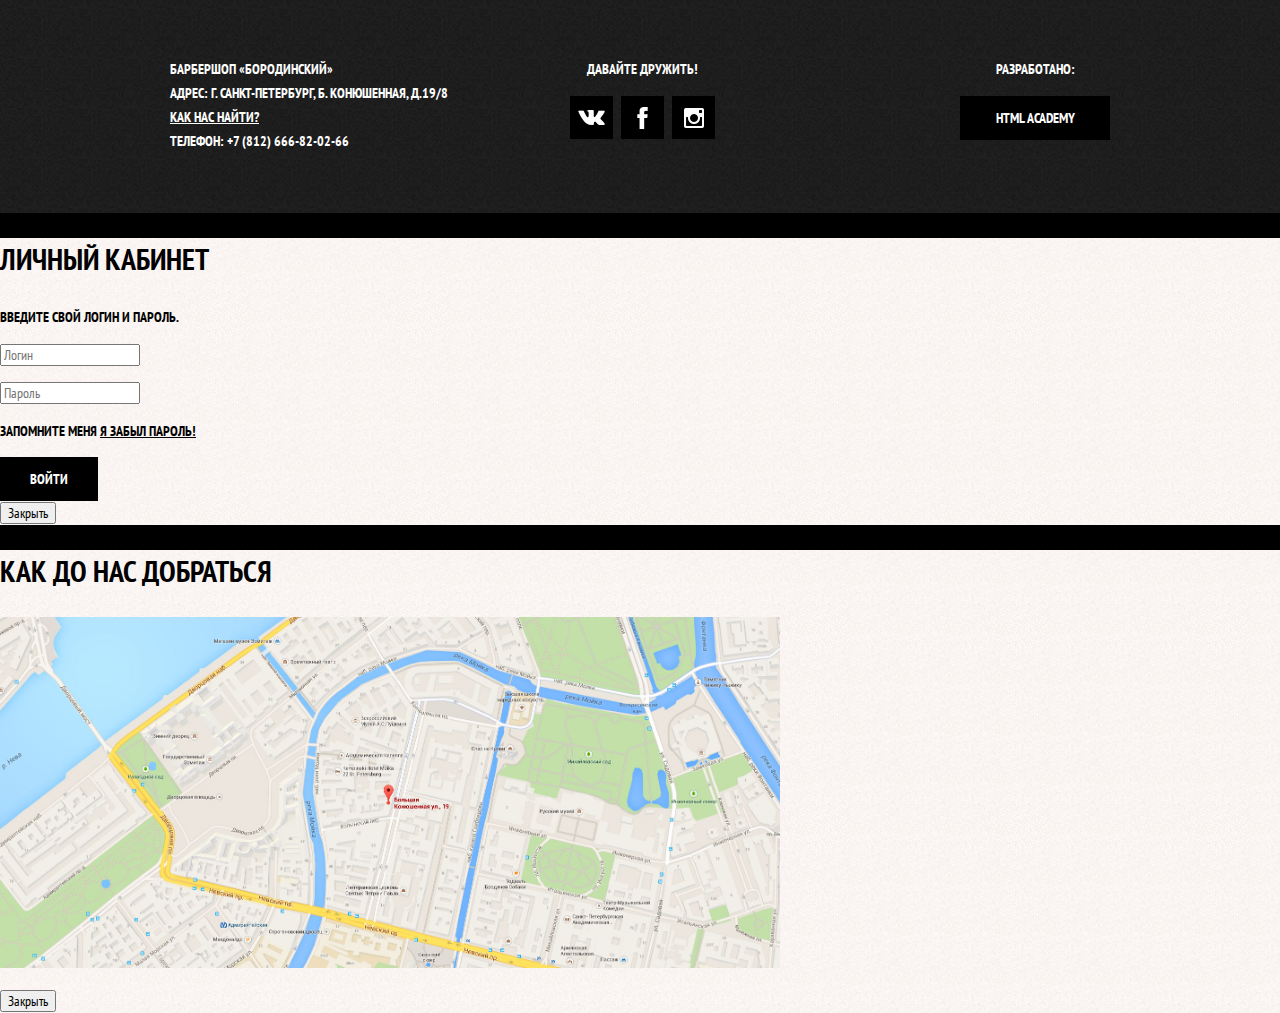
==== commit 348ebae9: "Lecture 7" ====
--- a/index.html
+++ b/index.html
@@ -5,6 +5,7 @@
 		<title>Барбершоп «Бородинский»</title>
 		<link href="https://fonts.googleapis.com/css?family=PT+Sans+Narrow:400,700&display=swap" rel="stylesheet">
 		<link rel="stylesheet" type="text/css" href="css/normalize.css">
+		<link rel="stylesheet" type="text/css" href="css/common.css">
 		<link rel="stylesheet" type="text/css" href="css/style.css">	
 	</head>
 
@@ -25,7 +26,7 @@
 							<li><a href="contacts.html">Контакты</a></li>
 						</ul>
 						<ul class="user-navigation">
-							<li class="login-link" href="login.html">Вход</li>
+							<li><a class="login-link" href="login.html">Вход</a></li>
 						</ul>
 					</div>	
 				</div>
@@ -72,11 +73,15 @@
 
 					<section class="gallery">
 						<h2>Фотогалерея</h2>
-						<figure class="gallery-content">
-							<a href="#"><img src="img/studio.jpg" width="286" height="164" alt="Интерьер"></a>
-						</figure>
-						<button class="button gallery-button gallery-button-back">Назад</button>
-						<button class="button gallery-button gallery-button-next">Вперед</button>
+						<div class="gallery-container">
+							<figure class="gallery-content">
+								<a href="#">
+									<img src="img/studio.jpg" width="286" height="164" alt="Интерьер">
+								</a>
+							</figure>
+							<button class="button gallery-button gallery-button-back disabled">Назад</button>
+							<button class="button gallery-button gallery-button-next">Вперед</button>
+						</div>
 					</section>
 				</div>
 
@@ -133,9 +138,9 @@
 				<div class="footer-social">
 					<b>Давайте дружить!</b>
 					<ul>
-						<li><a href="#" class="social-button">Вконтакте</a></li>
-						<li><a href="#" class="social-button">Фэйсбук</a></li>
-						<li><a href="#" class="social-button">Инстаграм</a></li> 
+						<li><a href="#" class="social-button vk"><span class="visually-hidden">Вконтакте</span></a></li>
+						<li><a href="#" class="social-button fb"><span class="visually-hidden">Фэйсбук</span></a></li>
+						<li><a href="#" class="social-button inst"><span class="visually-hidden">Инстаграм</span></a></li> 
 					</ul>	
 				</div>
 
--- a/css/common.css
+++ b/css/common.css
@@ -0,0 +1,72 @@
+/*Base style start*/
+
+body {
+	margin: 0;
+	padding: 0;
+
+	font-family: "PT Sans Narrow", Arial, sans-serif;
+	font-size: 14px;
+	line-height: 24px;
+	font-weight: 700;
+	color: #fff;
+	text-transform: uppercase;
+
+	background-color: #000;
+	background-image: url("../img/bg.jpg");
+	background-position: top center;
+	background-repeat: no-repeat;
+}
+
+a {
+	text-decoration: none;
+}
+
+img {
+	max-width: 100%;
+	height: auto;
+}
+
+.visually-hidden:not(:focus):not(:active),
+input[type="checkbox"].visually-hidden,
+input[type="radio"].visually-hidden {
+	position: absolute;
+	width: 1px;
+	height: 1px;
+	margin: -1px;
+	border: 0;
+	padding: 0;
+	white-space: nowrap;
+	clip-path: inset(100%);
+	clip: rect(0 0 0 0);
+	overflow: hidden;
+}
+
+.button {
+	display: inline-block;
+	padding: 10px 30px;
+	margin-right: 16px;
+
+	font: inherit;
+	text-align: center;
+	color: #fff;
+	vertical-align: middle;
+	text-transform: uppercase;
+
+	background-color: #000;
+	border: none;
+}
+
+.button:hover,
+.button:focus,
+.button:active {
+	background-color: #663d15;
+}
+
+.button.disabled,
+.button:disabled {
+	cursor: default;
+	opacity: 0.5;
+	background-color: #000;
+}
+
+/*Base style end*/--- a/css/style.css
+++ b/css/style.css
@@ -1,74 +1,52 @@
-/*Base style start*/
-
-body {
-	margin: 0;
-	padding: 0;
-
-	font-family: "PT Sans Narrow", Arial, sans-serif;
-	font-size: 14px;
-	line-height: 24px;
-	font-weight: 700;
-	color: #fff;
-	text-transform: uppercase;
-
-	background-color: #000;
-	background-image: url("../img/bg.jpg");
-	background-position: top center;
-	background-repeat: no-repeat;
-}
-
-a {
-	text-decoration: none;
-}
-
-.visually-hidden {
-	position: absolute;
-	width: 1px;
-	height: 1px;
-	margin: -1px;
-	border: 0;
-	padding: 0;
-	clip: rect(0 0 0 0);
-	overflow: hidden;
-}
-
-.button {
-	font: inherit;
-
-	text-align: center;
-	color: #fff;
-	vertical-align: middle;
-	text-transform: uppercase;
-
-	background-color: #000;
-	border: none;
-}
-
-.button:hover,
-.button:focus,
-.button:active {
-	background-color: #663d15;
-}
-
-.inner-page {
-	color: #000;
-
-	background-color: #f9f6f3;
-	background-image: url("../img/pattern-light.jpg");
-	background-position: 0 0;
-	background-repeat: repeat;
-}
-
-/*Base style end*/
-
 /*Main page start*/
 
 .main-navigation {
 	font-size: 16px;
 	line-height: 20px;
 	color: #fff;
-
-	background-color: #000;
+}
+
+.site-navigation {
+	display: flex;
+	flex-wrap: wrap;
+
+	width: 620px;
+	margin: 0;
+	padding: 0;
+}
+
+.user-navigation {
+	display: flex;
+	max-width: 140px;
+	margin: 0;
+	padding: 0;
+}
+
+.user-navigation .login-link {
+	padding: ;
+	position: relative;
+	padding-left: 50px;
+}
+
+.login-link::before {
+	content: "";
+	position: absolute;
+	top: 28px;
+	left: 24px;
+
+	width: 16px;
+	height: 18px;
+	
+	background-image: url("../img/login.png");
+	opacity: 0.3;
+	background-repeat: no-repeat;
+	background-position:  0 0;
+}
+
+.login-link:hover::before,
+.login-link:focus::before,
+.login-link:active::before {
+	opacity: 1;
 }
 
 .site-navigation,
@@ -78,6 +56,10 @@
 
 .site-navigation a,
 .user-navigation a {
+	display: block;
+	padding: 25px 20px;
+
+	vertical-align: middle;
 	color: #fff;
 }
 
@@ -88,29 +70,60 @@
 	background-color: #242424;
 }
 
+
 .features-list {
 	list-style: none;
 }
 
-.features-item {
+.feature-item {
 	text-align: center;
 }
 
-.features-item h3 {
+.feature-item h3 {
+	position: relative;
+
+	margin: 0;
+	margin-bottom: 60px;
+
 	font-size: 30px;
 	line-height: 42px;
 }
 
+.feature-item h3::after {
+	content: "";
+
+	position: absolute;
+	bottom: -30px;
+	left: 50%;
+	margin-left: -10px; 
+
+	width: 20px;
+	height: 20px;
+
+	background-color: #fff;
+
+	transform: rotate(45deg);
+}
+
+.feature-item p {
+	margin: 0 10px;
+}
+
 .index-columns {
 	color: #000;
 
 	background-color: #f8f5f2;
-	background-image: url("../img/pattern-light.jpg");
-	background-position: 0 0;
-	background-repeat: repeat;
+	background-image: 
+		url(../img/shadow.png),
+		url("../img/pattern-light.jpg");
+	background-position: center, 0 0;
+	background-repeat: no-repeat, repeat;
 }
 
 .index-columns h2 {
+	margin: 0;
+	margin-bottom: 25px;
+
 	font-size: 30px;
 	line-height: 42px;
 }
@@ -120,7 +133,19 @@
 }
 
 .news-list {
+	margin: 0;
+	margin-bottom: 25px;
+	padding: 0;
+
 	list-style: none;
+}
+
+.news-item {
+	margin-bottom: 25px;
+}
+
+.news-item p {
+	margin: 0;
 }
 
 .news-item time {
@@ -145,42 +170,7 @@
 
 /*Main page end*/
 
-/*Catalog item start*/
-
-.product-photo-preview {
-	list-style: none;
-}
-
-.product-photo-preview li {
-	box-shadow: 0 0 10px 2px rgba(0, 0, 0, 0, 0.1);
-}
-
-.product-photo-full {
-		box-shadow: 0 0 10px 2px rgba(0, 0, 0, 0, 0.1);
-}
-
-.product-article {
-	text-align: right;
-	color: #aeaeae;
-}
-
-.product-price b {
-	line-height: 20px;
-	text-align: center;
-
-	background-color: #e5e5e5;
-}
-
-.product-info h3 {
-	font-size: 24px;
-	line-height: 30px;
-}
-
-.product-info ul {
-	list-style: none;
-}
-
-/*Catalog item end*/
+/*Footer start*/
 
 .main-footer {
 	color: #fff;
@@ -191,124 +181,6 @@
 	background-repeat: repeat;
 }
 
-/*Catalog grid start*/
-
-.page-title {
-	font-size: 30px;
-	line-height: 42px;
-}
-
-.breadcumbs a {
-	color: #000;
-}
-
-.breadcumbs a:hover,
-.breadcumbs a:focus {
-	text-decoration: underline;
-}
-
-.breadcumbs-current {
-	color: #aba9a7;
-}
-
-.filter fieldset {
-	border: none;
-}
-
-.filter legend {
-	font-size: 24px;
-	line-height: 30px;
-}
-
-.filter ul {
-	list-style: none;
-	line-height: 18px;
-}
-
-.filter-input:hover + label,
-.filter-input:focus + label {
-	color: #663d15;
-}
-
-.filter-input:disabled + label {
-	color: #000;
-
-	opacity: 0.5;
-}
-
-.catalog-list {
-	list-style: none;
-}
-
-.catalog-item {
-	background-color: #f8f8f8;
-	box-shadow: 0 0 10px rgba(0, 0, 0, 0.1);
-}
-
-.catalog-item:hover {
-	box-shadow: 0 0 10px rgba(0, 0, 0, 0.2);
-}
-
-.catalog-item a {
-	color: #000;
-}
-
-.catalog-item h3 {
-	font-size: 14px;
-	line-height: 18px;
-}
-
-.catalog-category {
-	text-transform: none;
-}
-
-.catalog-item-price b {
-	font-size: 14px;
-	line-height: 20px;
-	text-align: center;
-
-	background-color: #e5e5e5;
-}
-
-.catalog-item-price .button {
-	line-height: 20px;
-	color: #fff;
-}
-
-.pagination-list {
-	list-style: none;
-}
-
-.pagination-item a {
-	color: #fff;
-
-	background-color: #000;
-}
-
-.pagination-item a:hover,
-.pagination-item a:focus,
-.pagination-item a:active {
-	background-color: #663d15;
-}
-
-.pagination-item-current a {
-	color: #000;
-
-	background-color: #fff;
-}
-
-.pagination-item-current a:hover,
-.pagination-item-current a:focus,
-.pagination-item-current a:active {
-	color: #000;
-
-	background-color: #fff;
-}
-
-/*Catalog grid start*/
-
-/*Footer start*/
-
 .footer-contacts a {
 	color: #fff;
 	text-decoration: underline;
@@ -323,16 +195,78 @@
 	text-align: center;
 }
 
+.footer-social b {
+	display: block;
+	margin-bottom: 15px;
+} 
+
 .footer-social ul {
+	display: flex;
+	justify-content: space-between;
+	flex-wrap: wrap; 
+
+	margin: 0;
+	padding: 0;
 	list-style: none;
 }
 
+
 .social-button {
+	display: flex;
+	align-items: center;
+	justify-content: center;
+	height: 43px;
+	width: 43px;
+
 	color: #fff;
+	background-position: 50% 50%;
+	background-repeat: no-repeat;
+
+	background-color: #000;
+}
+
+.social-button:hover {
+	background-color: #fff;
+}
+
+.social-button.vk {
+	background-image: url("../img/vk.png");
+}
+
+.social-button.vk:hover {
+	background-image: url(../img/vk_hover.png);
+}
+
+.social-button.fb {
+	background-image: url("../img/fb.png");
+}
+
+.social-button.fb:hover {
+	background-image: url("../img/fb_hover.png");
+}
+
+.social-button.inst {
+	background-image: url("../img/inst.png");
+}
+
+.social-button.inst:hover {
+	background-image: url("../img/inst_hover.png");
 }
 
 .footer-copyright {
 	text-align: center;
+	width: 150px;
+	margin: 0;
+}
+
+.footer-copyright .button {
+	display: block;
+	margin-right: 0;
+}
+
+.footer-copyright b {
+	display: block;
+	margin-bottom: 15px;
 }
 
 .footer-copyright .button:hover,
@@ -399,9 +333,7 @@
 	padding: 0 10px;
 }
 
-.site-navigation li, .user-navigation li {
-	display: inline;
-}
+
 
 .main-header {
 	margin-bottom: 75px;
@@ -431,17 +363,8 @@
 	justify-content: space-between;
 }
 
-.site-navigation {
-	width: 620px;
-	margin: 0;
-	padding: 0;
-}
-
-.user-navigation {
-	width: 140px;
-	margin: 0;
-	padding: 0;
-}
+
+
 
 .features {
 	margin-bottom: 80px;
@@ -473,12 +396,105 @@
 	width: 300px;
 }
 
+.gallery-container {
+	position: relative;
+
+	height: 260px;
+}
+
+.gallery-content {
+	height: 164px;
+	margin: 0;
+}
+
+.gallery-content img {
+	width: 286px;
+	height: 164px;
+}
+
+.gallery-button {
+	position: absolute;
+	bottom: 0;
+	box-sizing: border-box;
+
+	width: 140px;
+	margin: 0;
+}
+
+.gallery-button-back {
+	left: 0;
+}
+
+.gallery-button-next {
+	right: 0;
+}
+
 .contacts {
 	width: 380px;
 }
 
+.contacts p {
+	margin: 0;
+	margin-bottom: 25px;
+}
+
 .appointment {
 	width: 300px;
+}
+
+.appointment-info {
+	margin: 0;
+	margin-bottom: 15px;
+}
+
+.appointment-info input {
+	font: inherit;
+
+	background-color: transparent;
+	border: 2px solid #663d15;
+}
+
+.appointment-form {
+	display: flex;
+	flex-wrap: wrap;
+	justify-content: space-between;
+}
+
+.appointment-item {
+	width: 140px;
+
+	margin: 0;
+	margin-bottom: 10px;
+}
+
+.appointment-item label {
+	display: block;
+	margin-bottom: 9px;
+	margin-left: 15px;
+}
+
+.appointment-item input {
+	box-sizing: border-box;
+	width: 140px;
+	padding-top: 8px;
+	padding-right: 15px;
+	padding-left: 15px;
+	padding-bottom: 7px;
+
+	font: inherit;
+	background-color: transparent;
+	border: 2px solid #000;
+}
+
+.appointment-item input:focus {
+	border-color: #663d15;
+}
+
+.appointment .button {
+	display: block;
+	width: 100%;
+	margin-top: 10px;
+	margin-right: 0;
 }
 
 .main-footer {
@@ -508,93 +524,5 @@
 
 /*Grid styles end*/
 
-	/*Grid styles catalog start*/
-
-.inner-page .main-header {
-	margin-bottom: 50px;
-}
-
-.inner-page .main-header-logo {
-	order: 0;
-
-	width: 111px;
-	height: 24px;
-	padding: 23px 20px;
-}
-
-.inner-page .main-navigation {
-	align-items: flex-start;
-	flex-direction: row;
-}
-
-.inner-page .user-navigation {
-	margin-left: auto;
-}
-
-.page-title {
-	margin: 0;
-	margin-bottom: 15px;
-	padding: 0;
-}
-
-.breadcrumbs {
-	padding: 0;
-	margin: 0;
-	margin-bottom: 50px;
-}
-
-.filters {
-	width: 180px;
-}
-
-.catalog {
-	width: 700px;
-}
-
-.catalog-columns {
-	display: flex;
-	justify-content: space-between;
-}
-
-.catalog-item {
-	width: 220px;
-	margin-bottom: 20px;
-	margin-right: 20px;
-}
-
-.catalog-item:nth-child(3n) {
-	margin-right: 0px;
-}
-
-.catalog-list {
-	display: flex;
-	flex-wrap: wrap;
-
-	padding: 0;
-	margin: 0;
-	margin-bottom: 25px;
-
-	list-style: none;
-}
-
-.pagination-list {
-	padding: 0;
-	margin: 0;
-
-	list-style: none;
-}
-
-	/*Grid styles catalog end*/
-
-	/*Grid styles catalog item start*/
-
-	.product-photos {
-		width: 460px;
-	}
-
-	.product-info {
-		width: 390px;
-	}
-
-
-	/*Grid styles catalog item end*/+	
+
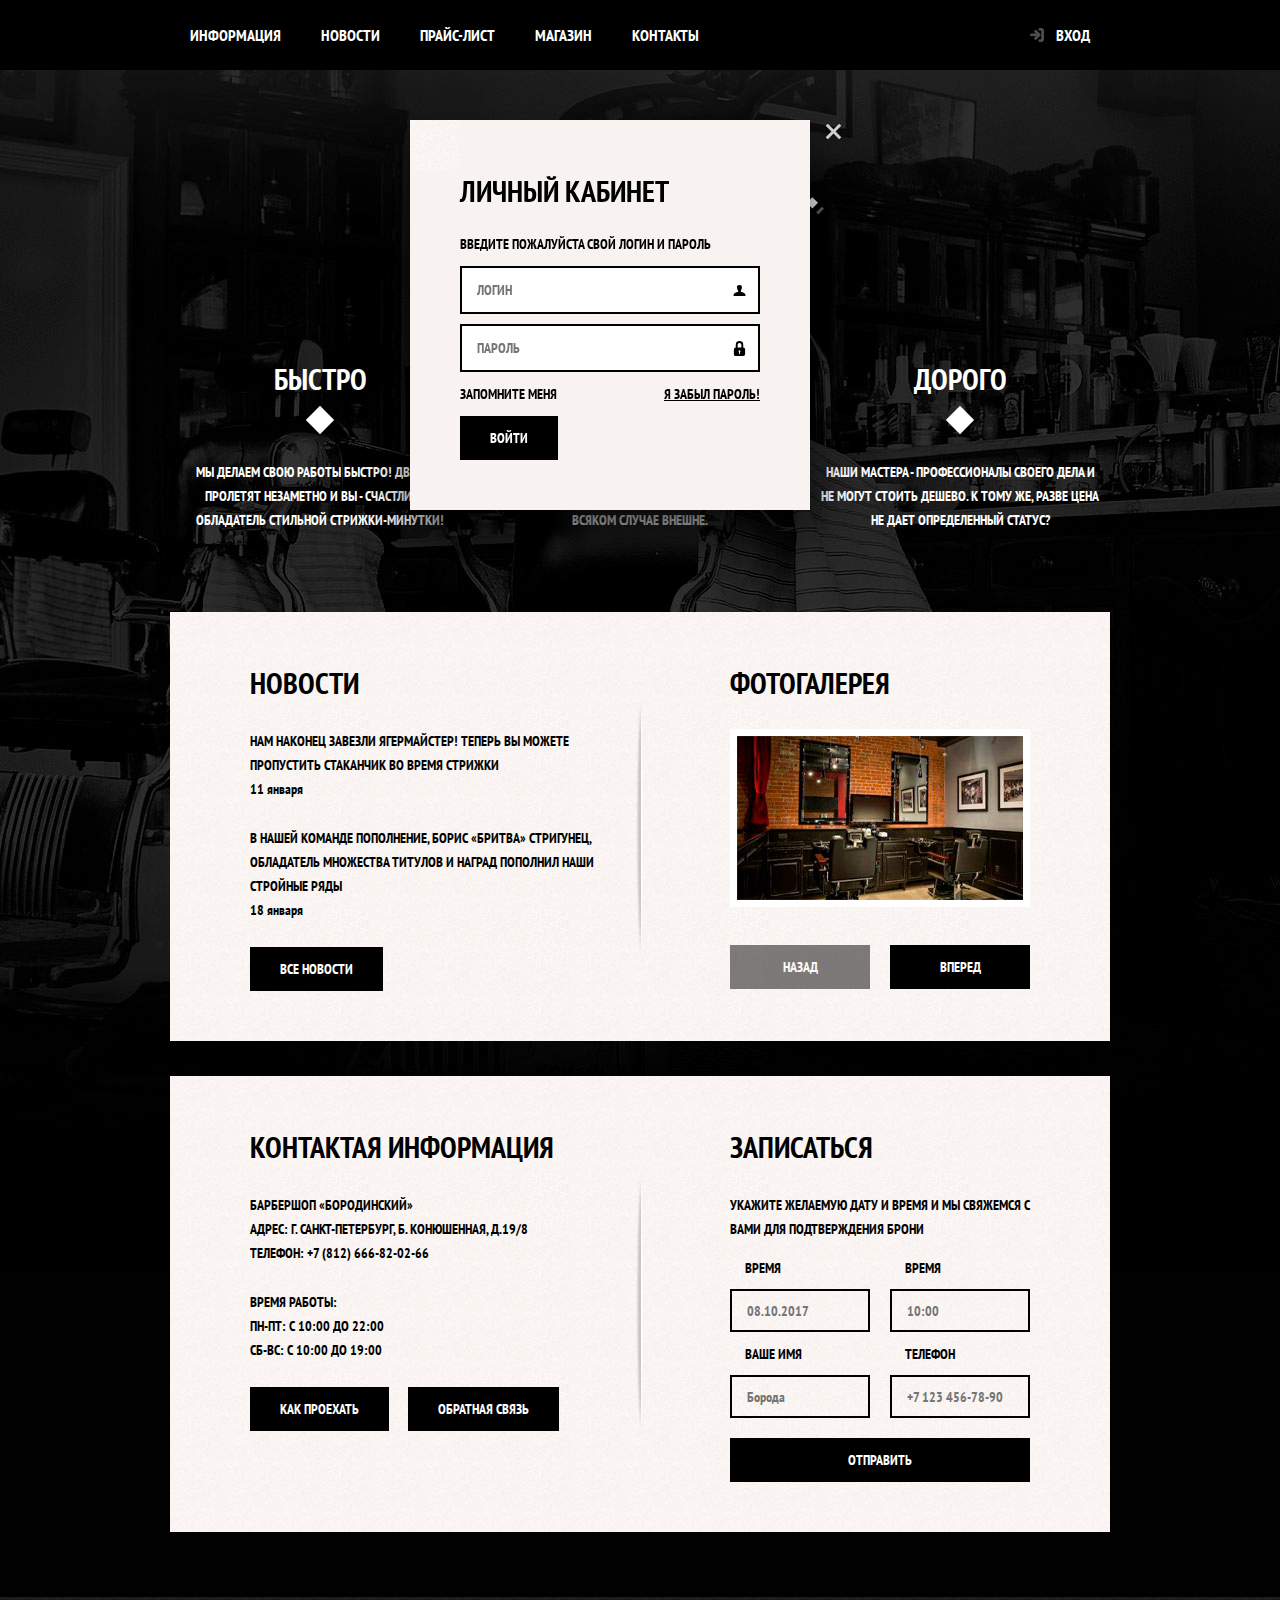
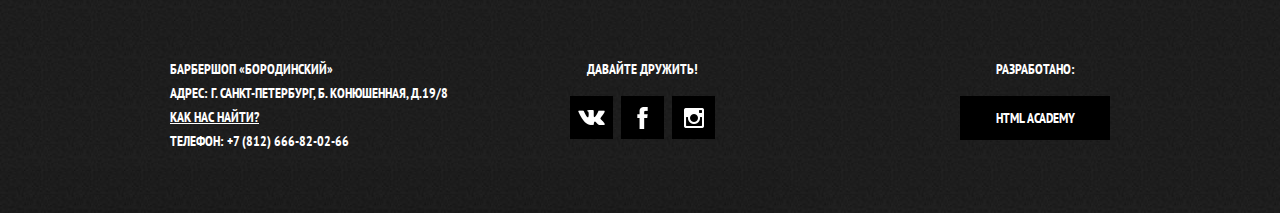
==== commit 169d24bf: "modal start" ====
--- a/index.html
+++ b/index.html
@@ -153,7 +153,7 @@
 
 		<section class="modal modal-login">
 			<h2>Личный кабинет</h2>
-			<p>Введите свой логин и пароль.</p>
+			<p class="modal-description">Введите пожалуйста свой логин и пароль</p>
 			<form class="login-form" action="https://echo.htmlacademy.ru" method="post">
 				<p>
 					<label class="visually-hidden" for="user-login">Логин</label>
@@ -163,10 +163,12 @@
 					<label class="visually-hidden" for="user-password">Пароль</label>
 					<input class="login-icon-password" id="user-password" type="password" name="password" placeholder="Пароль">
 				</p>
-				<p class="login-password-info">
-					<input class="visually-hidden" id="login-password-info" type="checkbox" name="remember" class="visually-hidden">
-					<span class="checkbox-indicator"></span>
-					<label for="login-password-info">Запомните меня</label>
+				<p class="login-help">
+					<label class="login-chekbox">
+						<input type="checkbox" name="remember" class="visually-hidden">
+						<span class="checkbox-indicator"></span>
+						Запомните меня
+					</label>
 					<a class="restore" href="#">Я забыл пароль!</a>
 				</p>
 				<button class="button" type="sumbit">Войти</button>
--- a/css/style.css
+++ b/css/style.css
@@ -524,5 +524,118 @@
 
 /*Grid styles end*/
 
-	
-
+/*Modal start*/
+
+.modal {
+	position: fixed;
+
+	color: #000;
+
+	background: #f8f3f0 url("../img/pattern-light.jpg") 0 0 no-repeat;
+	box-shadow: 0 30px 50px rgba(0, 0, 0, 0.7);
+
+}
+
+.modal-login {
+	top: 120px;
+	left: 50%;
+
+	width: 300px;
+	margin-left: -230px;
+	padding: 50px 50px;
+}
+
+.modal-close {
+	position: absolute;
+	top: 0;
+	right: -34px;
+
+	width: 22px;
+	height: 22px;
+
+	font-size: 0;
+
+	background: transparent;
+	border: 0;
+
+	cursor: pointer;
+}
+
+.modal-close::before,
+.modal-close::after {
+	content: "";
+
+	position: absolute;
+	top: 10px;
+	left: 2px;
+
+	width: 19px;
+	height: 3px;
+
+	background: #d0d0d0;
+}
+
+.modal-close::before {
+	transform: rotate(45deg);
+}
+
+.modal-close::after {
+	transform: rotate(-45deg);
+}
+
+.modal-login h2 {
+	margin: 0;
+	margin-bottom: 20px;
+
+	font-size: 30px;
+	line-height: 42px;
+}
+
+.modal-description {
+	margin: 0;
+	margin-bottom: 10px;
+}
+
+.login-form p {
+	margin: 0;
+	margin-bottom: 10px;
+}
+
+.login-form input[type="text"],
+.login-form input[type="password"] {
+	box-sizing: border-box;
+	width: 300px;
+	padding: 10px 15px;
+	padding-right: 40px;
+
+	font: inherit;
+	color: #000;
+	text-transform: uppercase;
+
+	background-image: #f9f6f3;
+	border: 2px solid #000;
+}
+
+.login-form input:focus {
+	border-color: #663d15;
+}
+
+.login-icon-user {
+	background-image: url(../img/user.svg);
+	background-position: 270px center;
+	background-repeat: no-repeat;
+}
+
+.login-icon-password {
+	background-image: url(../img/lock.svg);
+	background-position: 270px center;
+	background-repeat: no-repeat;
+}
+
+.login-help {
+	display: flex;
+	justify-content: space-between;
+}
+
+/*Modal End*/
+
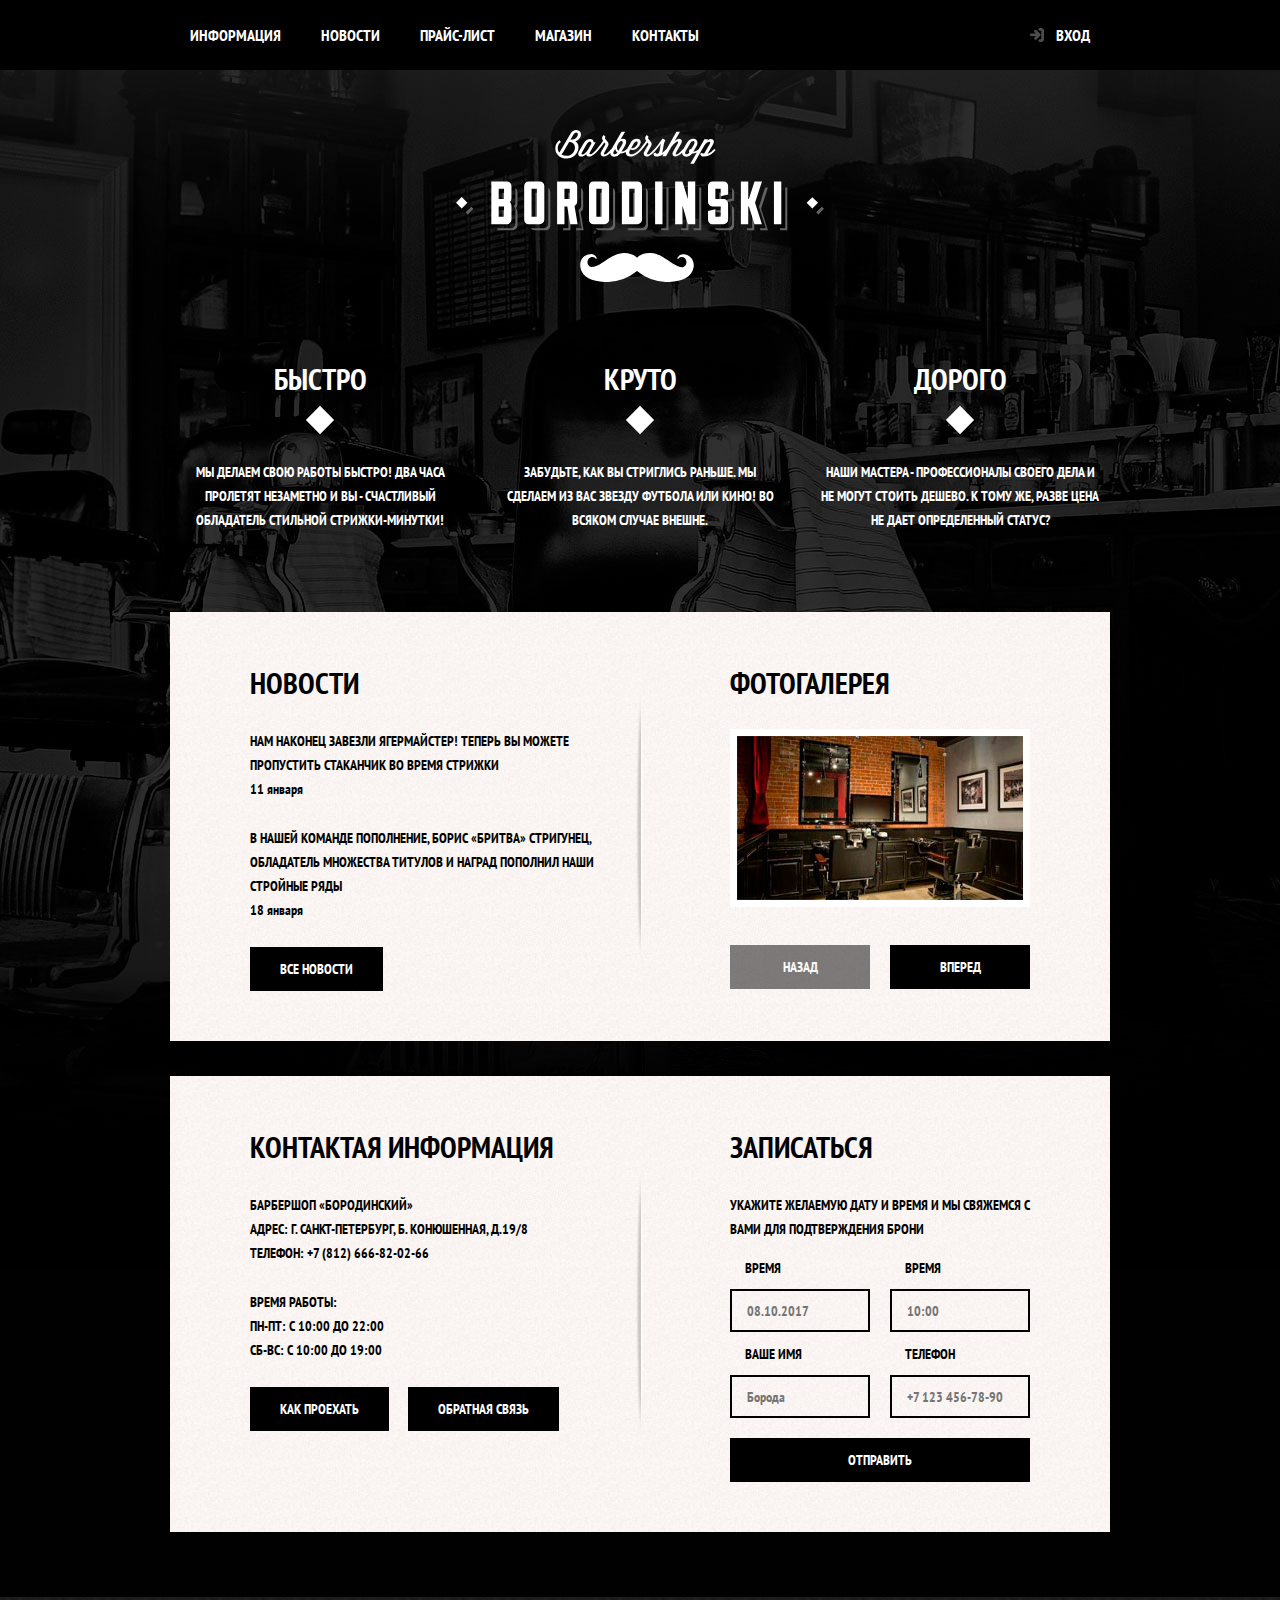
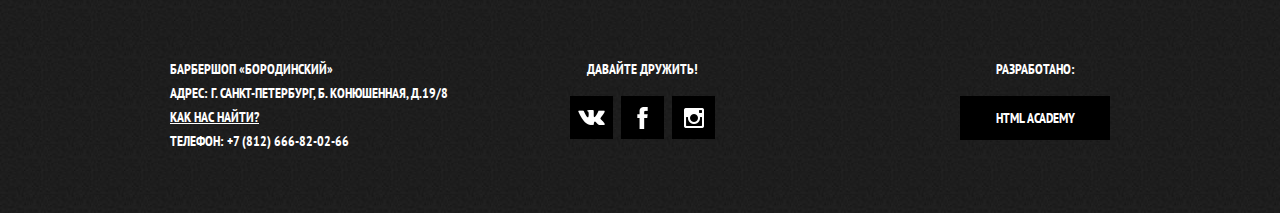
==== commit bb71d1cc: "16.04" ====
--- a/index.html
+++ b/index.html
@@ -164,7 +164,7 @@
 					<input class="login-icon-password" id="user-password" type="password" name="password" placeholder="Пароль">
 				</p>
 				<p class="login-help">
-					<label class="login-chekbox">
+					<label class="login-checkbox">
 						<input type="checkbox" name="remember" class="visually-hidden">
 						<span class="checkbox-indicator"></span>
 						Запомните меня
@@ -177,7 +177,7 @@
 		</section>
 
 		<section class="modal modal-map">
-			<h2>Как до нас добраться</h2>
+			<h2 class="visually-hidden">Как до нас добраться</h2>
 			<p>
 				<img src="img/map.jpg" width="780" height="560" alt="Офис компании по адресу ул. Большая Конюшенная 19/8, Санкт-Петербург">
 			</p>
--- a/css/style.css
+++ b/css/style.css
@@ -281,6 +281,8 @@
 /*Modal login start*/
 
 .modal {
+	display: none;
+
 	color: #000;
 
 	background-color: #f8f3f0;
@@ -524,7 +526,7 @@
 
 /*Grid styles end*/
 
-/*Modal start*/
+/*Modal login start*/
 
 .modal {
 	position: fixed;
@@ -539,6 +541,8 @@
 .modal-login {
 	top: 120px;
 	left: 50%;
+
+
 
 	width: 300px;
 	margin-left: -230px;
@@ -620,6 +624,8 @@
 	border-color: #663d15;
 }
 
+
+
 .login-icon-user {
 	background-image: url(../img/user.svg);
 	background-position: 270px center;
@@ -632,10 +638,101 @@
 	background-repeat: no-repeat;
 }
 
-.login-help {
-	display: flex;
+.login-form .login-help {
+	display: flex;
+	flex-wrap: wrap;
 	justify-content: space-between;
-}
-
-/*Modal End*/
-
+	margin: 15px 0;
+}
+
+.login-checkbox {
+	position: relative;
+
+	padding-left: 30px;
+
+	cursor: pointer;
+}
+
+.login-checkbox:hover,
+.login-checkbox:focus {
+	color: #663d15;
+}
+
+.login-checkbox input[type="checkbox"] + .checkbox-indicator {
+	position: absolute;
+	top: 0;
+	left: 0;
+
+	width: 17px;
+	height: 17px;
+
+	border: 2px solid #000;
+}
+
+.login-checkbox input[type="checkbox"]:focus + .checkbox-indicator {
+	border-color: #663d15;
+	outline: thin dotted;
+	outline: 5px auto -webkit-focus-ring-color;
+}
+
+.login-checkbox input[type="checkbox"]:checked + .checkbox-indicator::before,
+.login-checkbox input[type="checkbox"]:checked + .checkbox-indicator::after {
+	content: "";
+
+	position: absolute;
+	top: 8px;
+	left: 1px;
+
+	width: 15px;
+	height: 2px;
+
+	background-color: #000;
+}
+
+.login-checkbox input[type="checkbox"]:checked + .checkbox-indicator::after {
+	transform: rotate(45deg);
+}
+
+.login-checkbox input[type="checkbox"]:checked + .checkbox-indicator::before {
+	transform: rotate(-45deg);
+}
+
+.restore {
+	color: #000;
+	text-decoration: underline;
+}
+
+.restore:hover,
+.restore:focus {
+	text-decoration: none;
+}
+
+
+.login-form .button {
+	width: 100%;
+	margin-right: 0;
+}
+
+/*Modal login end*/
+
+/*Modal map start*/
+
+.modal-map {
+	top: 50%;
+	left: 50%;
+
+	width: 766px;
+	height: 561px;
+
+	margin-top: -280px;
+	margin-left: -390px;
+
+	border: 7px solid white;
+}
+
+.modal-map p {
+	margin: 0;
+}
+
+/*Modal map end*/
+
